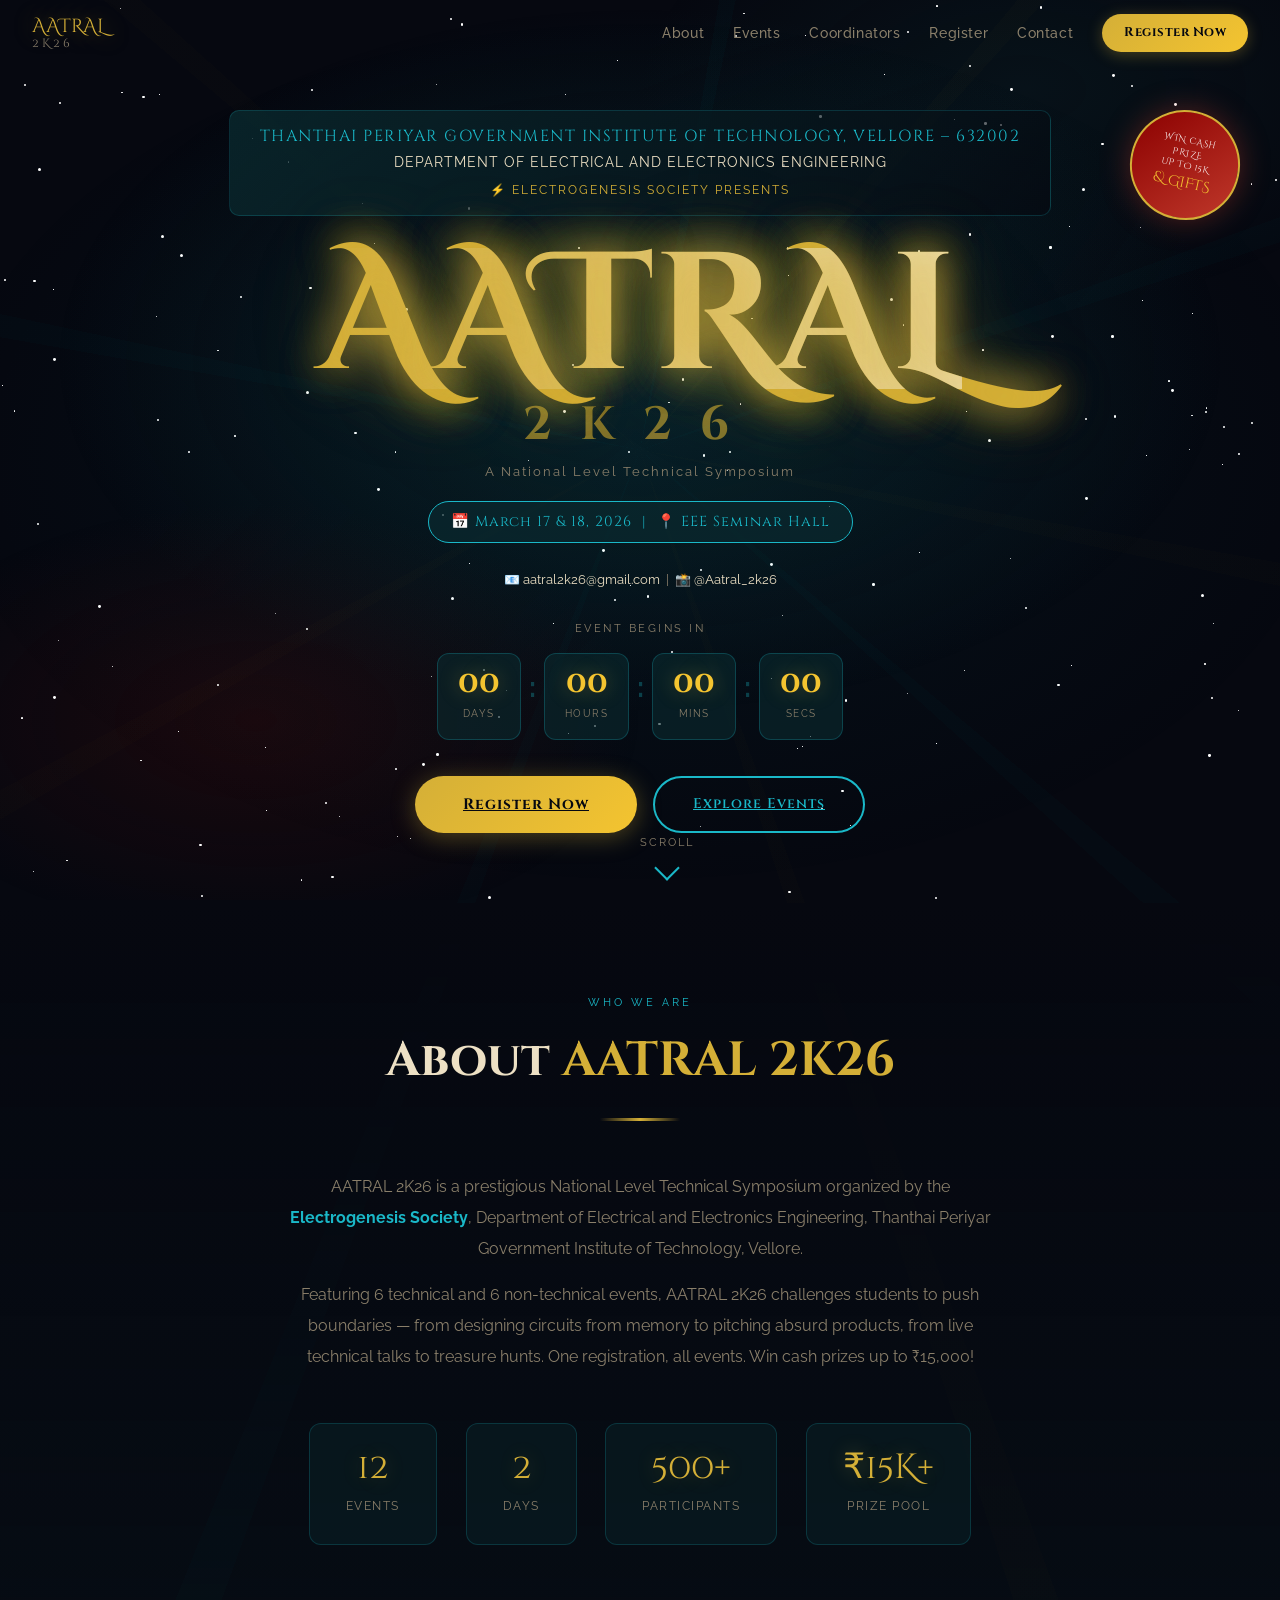
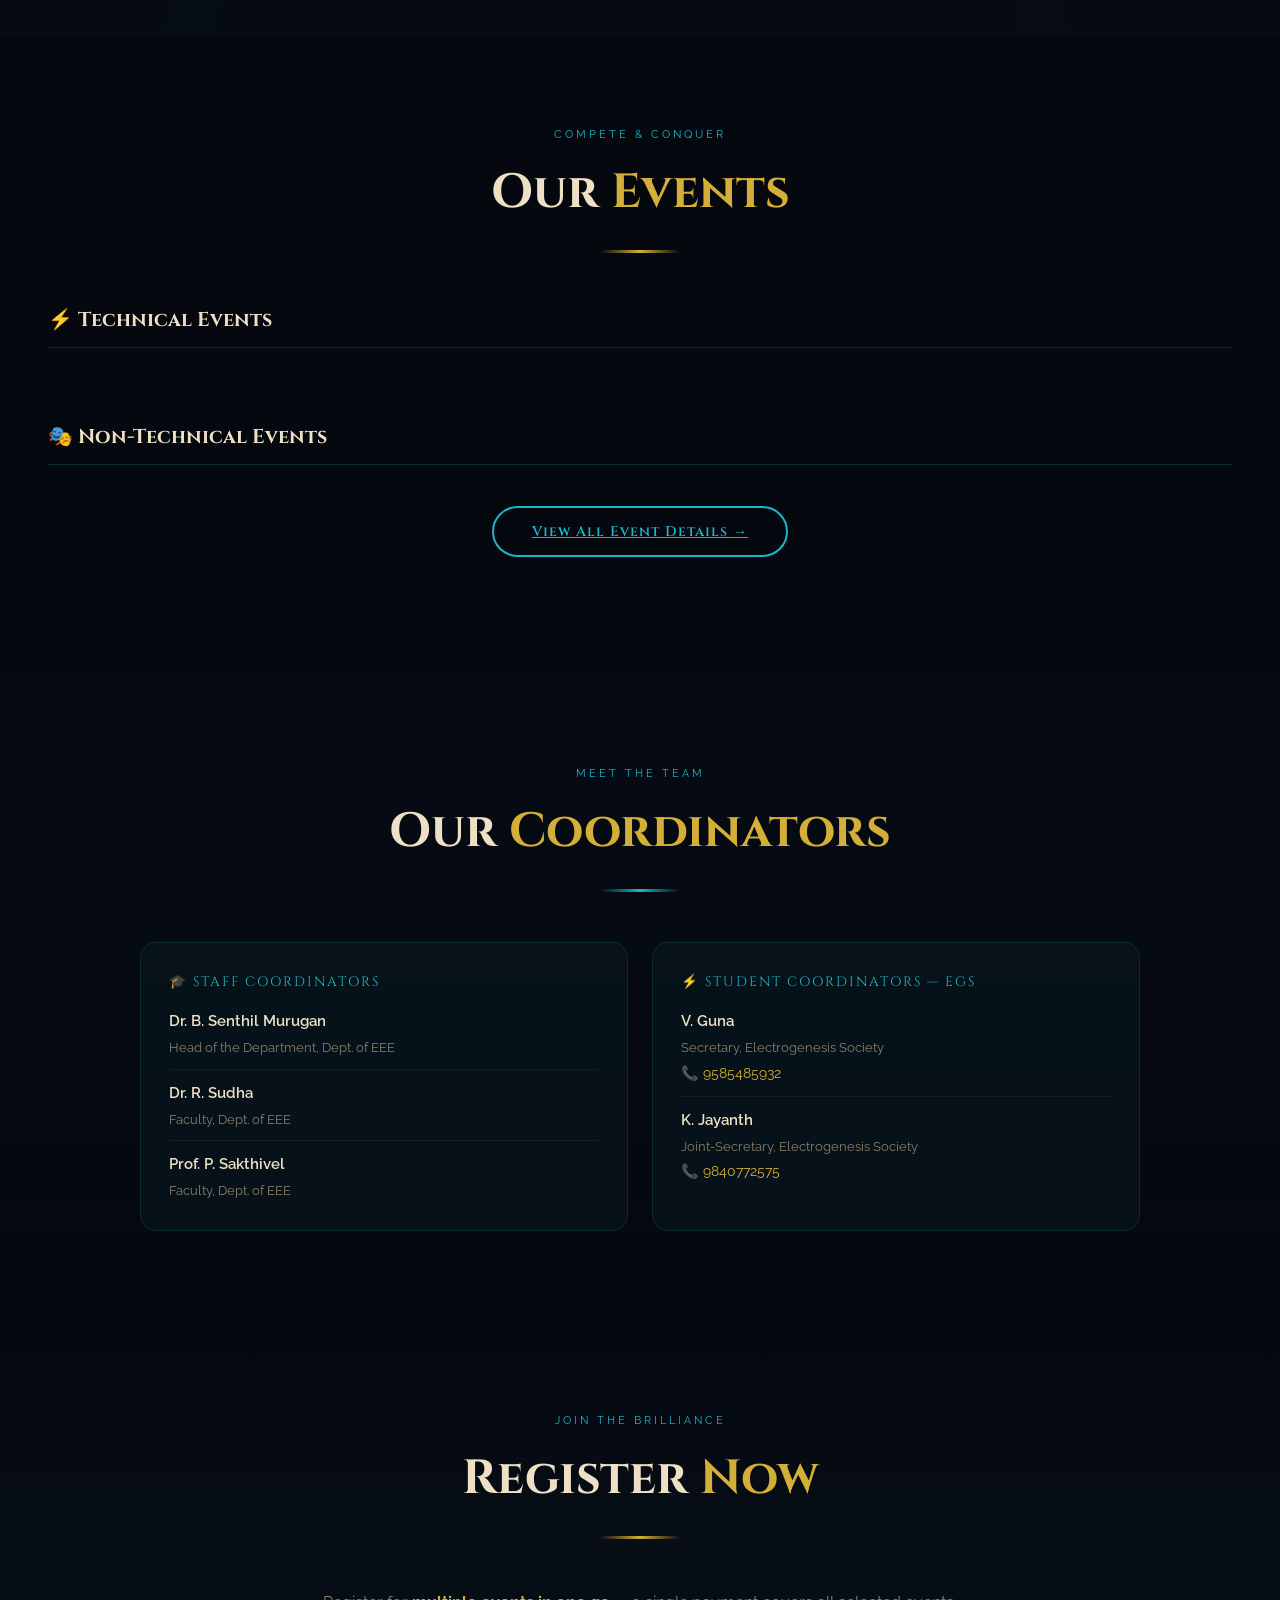
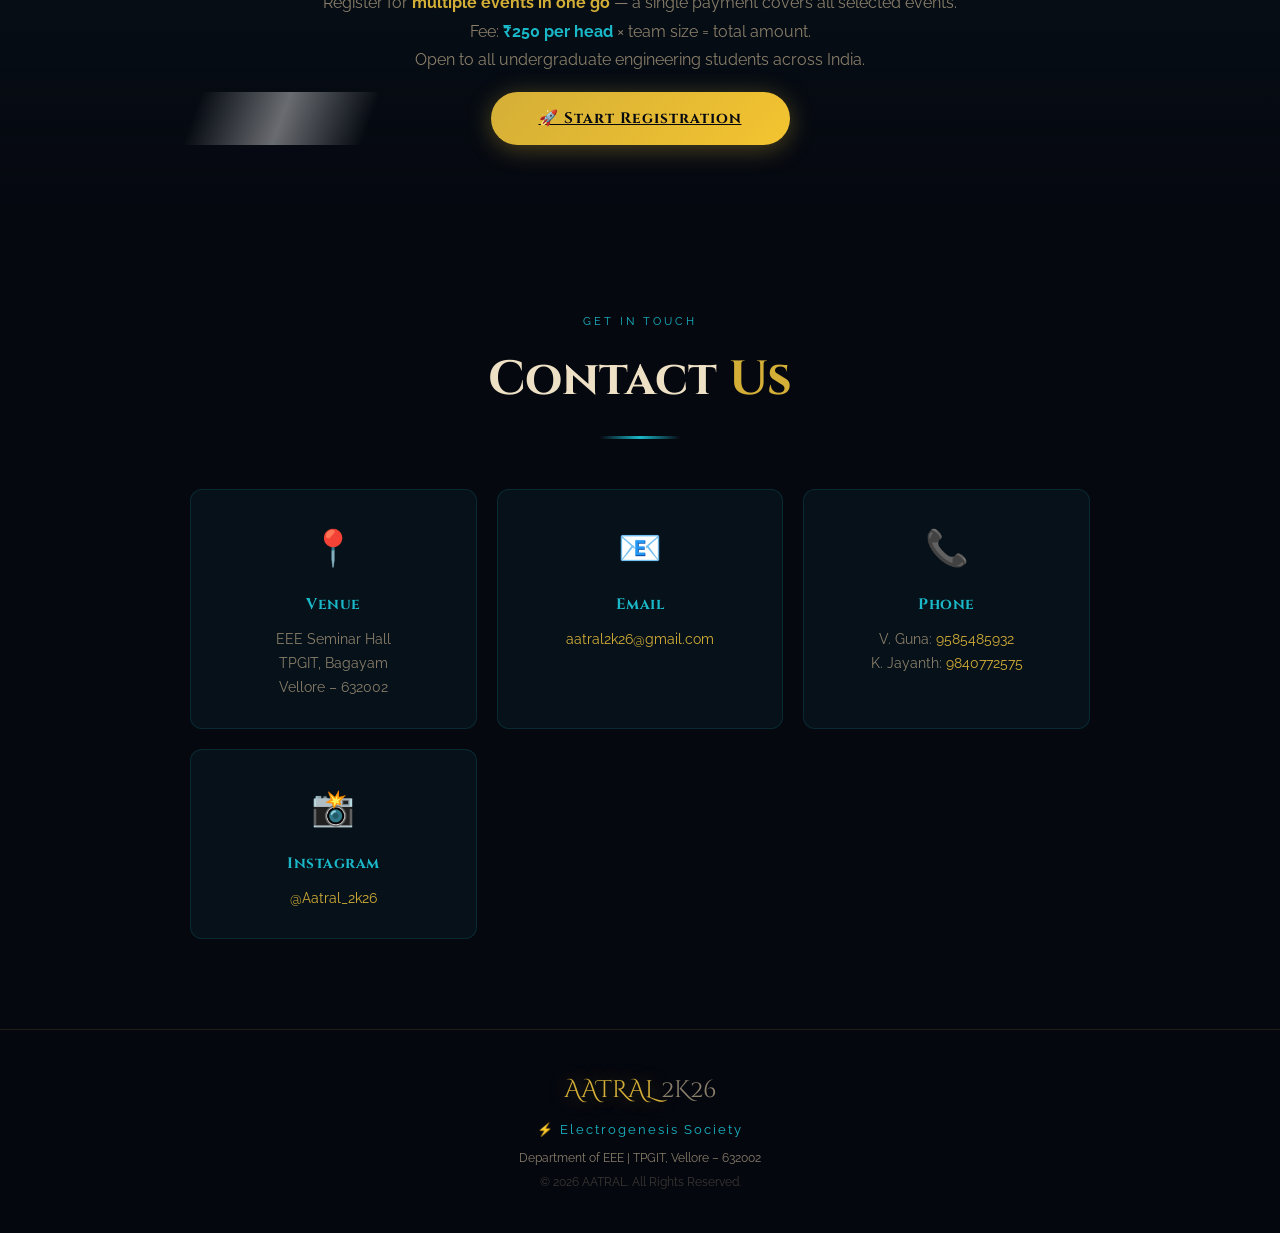
==== index.html @ cdcddc66 "Add files via upload" ====
<!DOCTYPE html>
<html lang="en">
<head>
<meta charset="UTF-8"/>
<meta name="viewport" content="width=device-width, initial-scale=1.0"/>
<title>AATRAL 2K26 | National Level Technical Symposium | TPGIT Vellore</title>
<meta name="description" content="AATRAL 2K26 — National Level Technical Symposium by Electrogenesis Society, TPGIT Vellore. March 17 & 18, 2026."/>
<link href="https://fonts.googleapis.com/css2?family=Cinzel+Decorative:wght@400;700;900&family=Cinzel:wght@400;600;700&family=Raleway:wght@300;400;500;600;700&display=swap" rel="stylesheet"/>
<link rel="stylesheet" href="css/style.css"/>
<style>
/* ─── HERO ─── */
.lightning{position:absolute;inset:0;pointer-events:none;z-index:1;overflow:hidden}
.lbolt{position:absolute;width:2px;background:linear-gradient(180deg,transparent,var(--tealhi),transparent);border-radius:2px;opacity:0;animation:lflash var(--ld,4s) var(--ldl,0s) ease-in-out infinite}
@keyframes lflash{0%,90%,100%{opacity:0}92%,96%{opacity:.7}94%{opacity:.2}}
.hero{position:relative;min-height:100vh;display:flex;align-items:center;justify-content:center;text-align:center;padding:110px 2rem 70px;z-index:2;overflow:hidden}
.hero::before{content:'';position:absolute;inset:0;background:radial-gradient(ellipse 80% 70% at 50% 50%,rgba(10,184,200,.06) 0,transparent 70%);pointer-events:none}
.hcnt{max-width:940px;position:relative;z-index:2}
.hbanner{background:linear-gradient(135deg,rgba(10,42,47,.8),rgba(6,8,16,.6));border:1px solid rgba(26,184,200,.2);border-radius:10px;padding:14px 30px;margin-bottom:2rem;display:inline-block;opacity:0;animation:fadeUp .8s .1s ease forwards}
.hbanner .inst{font-family:'Cinzel',serif;font-size:clamp(.75rem,1.5vw,1rem);color:var(--tealhi);letter-spacing:1.5px;text-transform:uppercase;display:block;line-height:1.4}
.hbanner .dept{font-size:clamp(.7rem,1.3vw,.88rem);color:var(--text);letter-spacing:1px;text-transform:uppercase;display:block;margin-top:4px}
.hbanner .soc{font-size:.75rem;color:var(--gold);letter-spacing:2px;text-transform:uppercase;display:block;margin-top:5px}
.htitle{font-family:'Cinzel Decorative',serif;font-size:clamp(4rem,13vw,11rem);line-height:.85;margin-bottom:1rem;display:flex;flex-direction:column;align-items:center;gap:.1em;opacity:0;animation:fadeUp .9s .3s ease forwards}
.tglow{color:var(--gold);position:relative;display:inline-block;text-shadow:0 0 40px rgba(212,175,55,.6),0 0 80px rgba(212,175,55,.3),0 0 160px rgba(212,175,55,.1);animation:goldpulse 3s ease-in-out infinite}
.tglow::after{content:'AATRAL';position:absolute;inset:0;background:linear-gradient(90deg,transparent,rgba(255,255,255,.6),transparent);background-size:200% 100%;-webkit-background-clip:text;background-clip:text;-webkit-text-fill-color:transparent;animation:shimmer 2.5s linear infinite}
@keyframes goldpulse{0%,100%{text-shadow:0 0 40px rgba(212,175,55,.6),0 0 80px rgba(212,175,55,.3)}50%{text-shadow:0 0 70px rgba(212,175,55,.9),0 0 140px rgba(212,175,55,.5)}}
@keyframes shimmer{0%{background-position:-200% 0}100%{background-position:200% 0}}
.tyear{font-family:'Cinzel',serif;font-size:.28em;color:rgba(212,175,55,.6);letter-spacing:.6em;text-transform:uppercase}
.htagline{font-family:'Cinzel',serif;font-size:clamp(.8rem,1.8vw,1.1rem);color:var(--text);letter-spacing:.2em;margin-bottom:.4rem;opacity:0;animation:fadeUp .8s .5s ease forwards}
.hpresents{font-size:.8rem;color:var(--muted);letter-spacing:2px;margin-bottom:.3rem;opacity:0;animation:fadeUp .8s .55s ease forwards}
.prizebadge{position:absolute;top:110px;right:40px;background:linear-gradient(135deg,#8B0000,#c0392b);border:2px solid var(--gold);border-radius:50%;width:110px;height:110px;display:flex;flex-direction:column;align-items:center;justify-content:center;text-align:center;transform:rotate(12deg);animation:badgewobble 3s ease-in-out infinite;box-shadow:0 0 30px rgba(192,57,43,.4)}
.prizebadge .pw{font-family:'Cinzel Decorative',serif;font-size:.55rem;color:#fff;letter-spacing:.5px;line-height:1.4}
.prizebadge .pa{font-family:'Cinzel Decorative',serif;font-size:.9rem;color:var(--goldhi);display:block}
@keyframes badgewobble{0%,100%{transform:rotate(12deg) scale(1)}50%{transform:rotate(14deg) scale(1.04)}}
.hdate{display:inline-flex;align-items:center;gap:.6rem;background:rgba(10,42,47,.7);border:1px solid var(--tealhi);padding:8px 22px;border-radius:25px;font-family:'Cinzel',serif;color:var(--tealhi);font-size:.9rem;margin:.8rem 0 1.6rem;opacity:0;animation:fadeUp .8s .7s ease forwards;letter-spacing:1px}
.hloc{font-size:.8rem;color:var(--muted);margin-bottom:1.8rem;opacity:0;animation:fadeUp .8s .75s ease forwards}
.hloc span{color:var(--text)}
@keyframes fadeUp{from{opacity:0;transform:translateY(30px)}to{opacity:1;transform:translateY(0)}}
.cdwrap{margin-bottom:2.2rem;opacity:0;animation:fadeUp .8s .85s ease forwards}
.cdlabel{font-size:.7rem;color:var(--muted);letter-spacing:2.5px;text-transform:uppercase;margin-bottom:.9rem}
.cd{display:flex;align-items:center;justify-content:center;gap:.5rem}
.cdb{background:rgba(10,42,47,.6);border:1px solid rgba(26,184,200,.25);border-radius:var(--r);padding:14px 20px;min-width:78px;text-align:center;position:relative;overflow:hidden}
.cdb::before{content:'';position:absolute;top:0;left:-100%;width:100%;height:2px;background:var(--tealhi);animation:scan 3s linear infinite}
@keyframes scan{0%{left:-100%}100%{left:100%}}
.cdb b{display:block;font-family:'Cinzel Decorative',serif;font-size:1.9rem;color:var(--goldhi);line-height:1;text-shadow:0 0 20px rgba(212,175,55,.4)}
.cdb small{font-size:.6rem;color:var(--muted);letter-spacing:1.5px;text-transform:uppercase}
.cdsep{font-size:1.8rem;color:rgba(26,184,200,.3);font-weight:bold;padding-bottom:18px}
.hbtns{display:flex;gap:1rem;justify-content:center;flex-wrap:wrap;opacity:0;animation:fadeUp .8s .95s ease forwards}
.scrollhint{position:absolute;bottom:26px;left:50%;transform:translateX(-50%);display:flex;flex-direction:column;align-items:center;gap:7px;color:var(--muted);font-size:.7rem;letter-spacing:2px;text-transform:uppercase;z-index:2;opacity:0;animation:fadeUp .8s 1.1s ease forwards}
.sarrow{width:18px;height:18px;border-right:2px solid var(--tealhi);border-bottom:2px solid var(--tealhi);transform:rotate(45deg);animation:sb 1.6s ease-in-out infinite}
@keyframes sb{0%,100%{transform:rotate(45deg) translateY(0);opacity:1}50%{transform:rotate(45deg) translateY(6px);opacity:.4}}

/* ─── ABOUT ─── */
.about{background:linear-gradient(180deg,var(--bg),rgba(10,42,47,.12))}
.atext{text-align:center;max-width:720px;margin:0 auto 50px;color:var(--muted);line-height:1.95}
.atext p{margin-bottom:.9rem}
.astats{display:flex;justify-content:center;gap:1.8rem;flex-wrap:wrap}
.sbox{background:rgba(10,42,47,.4);border:1px solid rgba(26,184,200,.2);border-radius:var(--r);padding:26px 36px;text-align:center;transition:all var(--ease);cursor:default;position:relative;overflow:hidden}
.sbox::before{content:'';position:absolute;inset:0;background:linear-gradient(135deg,rgba(212,175,55,.05),transparent);opacity:0;transition:opacity var(--ease)}
.sbox:hover{border-color:var(--gold);transform:translateY(-5px);box-shadow:0 15px 40px rgba(212,175,55,.1)}
.sbox:hover::before{opacity:1}
.snum{display:block;font-family:'Cinzel Decorative',serif;font-size:2.2rem;color:var(--gold);line-height:1;margin-bottom:.4rem;text-shadow:0 0 20px rgba(212,175,55,.3)}
.slbl{color:var(--muted);font-size:.78rem;letter-spacing:1.5px;text-transform:uppercase}

/* ─── EVENTS ─── */
.evtsec{background:var(--bg)}
.catrow{max-width:1220px;margin:0 auto 22px;padding:0 1rem}
.cattitle{font-family:'Cinzel',serif;font-size:1.25rem;color:var(--text);display:flex;align-items:center;gap:.8rem;padding-bottom:10px;border-bottom:1px solid var(--golddim);margin-bottom:4px}
.cattitle.teal-border{border-bottom-color:rgba(26,184,200,.2)}
.egrid{max-width:1220px;margin:0 auto 50px;padding:0 1rem;display:grid;grid-template-columns:repeat(auto-fill,minmax(270px,1fr));gap:20px}
.ecard{background:linear-gradient(145deg,rgba(10,42,47,.35),rgba(58,10,10,.2));border:1px solid rgba(212,175,55,.15);border-radius:16px;padding:24px;cursor:pointer;transition:all var(--ease);position:relative;overflow:hidden;opacity:0;animation:fadeUp .6s ease forwards}
.ecard::before{content:'';position:absolute;top:0;left:0;width:100%;height:3px;background:linear-gradient(90deg,var(--gold),var(--goldhi));transform:scaleX(0);transition:transform var(--ease);transform-origin:left}
.ecard.nontech::before{background:linear-gradient(90deg,var(--tealhi),rgba(26,184,200,.5))}
.ecard:hover{border-color:rgba(212,175,55,.5);transform:translateY(-7px);box-shadow:0 20px 55px rgba(212,175,55,.12)}
.ecard.nontech:hover{border-color:rgba(26,184,200,.4);box-shadow:0 20px 55px rgba(26,184,200,.1)}
.ecard:hover::before{transform:scaleX(1)}
.eicon{font-size:2.3rem;margin-bottom:.85rem;display:block}
.ename{font-family:'Cinzel',serif;font-size:1.1rem;color:var(--gold);margin-bottom:.4rem}
.ecard.nontech .ename{color:var(--tealhi)}
.etag{font-size:.82rem;color:var(--muted);margin-bottom:1rem;line-height:1.5}
.emeta{display:flex;justify-content:space-between;align-items:center}
.ebadge{background:var(--golddim);border:1px solid rgba(212,175,55,.25);color:var(--gold);padding:3px 10px;border-radius:12px;font-size:.72rem}
.ecard.nontech .ebadge{background:rgba(26,184,200,.1);border-color:rgba(26,184,200,.25);color:var(--tealhi)}
.evbtn{background:none;border:1px solid var(--golddim);color:var(--gold);padding:5px 14px;border-radius:20px;font-size:.76rem;cursor:pointer;transition:all var(--ease)}
.ecard.nontech .evbtn{border-color:rgba(26,184,200,.2);color:var(--tealhi)}
.ecard:hover .evbtn{background:var(--gold);color:var(--bg);border-color:var(--gold)}
.ecard.nontech:hover .evbtn{background:var(--tealhi);color:var(--bg);border-color:var(--tealhi)}
.view-all-wrap{text-align:center;margin-top:-20px;margin-bottom:40px}

/* ─── COORDINATORS ─── */
.coordsec{background:linear-gradient(180deg,rgba(10,42,47,.1),var(--bg))}
.coordgrid{max-width:1000px;margin:auto;display:grid;grid-template-columns:1fr 1fr;gap:24px}
.coordcard{background:rgba(10,42,47,.3);border:1px solid rgba(26,184,200,.15);border-radius:16px;padding:28px;transition:all var(--ease)}
.coordcard:hover{border-color:rgba(26,184,200,.4);transform:translateY(-3px)}
.coordtitle{font-family:'Cinzel',serif;font-size:.85rem;color:var(--tealhi);letter-spacing:2px;text-transform:uppercase;margin-bottom:14px}
.coordname{color:var(--text);font-weight:600;font-size:.92rem;margin-bottom:4px}
.coordrole{color:var(--muted);font-size:.8rem}
.coordphone{color:var(--gold);font-size:.88rem;margin-top:3px}
.coordlist{display:flex;flex-direction:column;gap:10px}

/* ─── REG CTA ─── */
.regsec{background:linear-gradient(180deg,var(--bg),rgba(10,42,47,.2) 50%,var(--bg))}
.regcta{text-align:center}
.regcta p{color:var(--muted);margin-bottom:1.8rem;font-size:1rem;line-height:1.8}

/* ─── CONTACT ─── */
.ctsec{background:var(--bg)}
.ctgrid{max-width:900px;margin:auto;display:grid;grid-template-columns:repeat(auto-fit,minmax(220px,1fr));gap:20px}
.ctcard{background:rgba(10,42,47,.3);border:1px solid rgba(26,184,200,.15);border-radius:var(--r);padding:28px;text-align:center;transition:all var(--ease)}
.ctcard:hover{border-color:rgba(26,184,200,.4);transform:translateY(-4px)}
.cticon{font-size:2.2rem;margin-bottom:.85rem}
.ctcard h4{font-family:'Cinzel',serif;color:var(--tealhi);margin-bottom:.6rem;font-size:.95rem;letter-spacing:.5px}
.ctcard p{color:var(--muted);font-size:.86rem;line-height:1.75}
.ctcard a{color:var(--gold);text-decoration:none}
.ctcard a:hover{text-decoration:underline}

/* ─── EVENT MODAL ─── */
.overlay{position:fixed;inset:0;background:rgba(0,0,0,.88);backdrop-filter:blur(14px);z-index:2000;display:flex;align-items:center;justify-content:center;padding:20px;opacity:0;pointer-events:none;transition:opacity .35s ease}
.overlay.open{opacity:1;pointer-events:all}
.mbox{background:linear-gradient(145deg,#0d0f18,#080a10);border:1px solid rgba(212,175,55,.25);border-radius:20px;padding:36px;position:relative;box-shadow:0 40px 100px rgba(0,0,0,.8),0 0 60px rgba(212,175,55,.06);max-height:90vh;overflow-y:auto;transform:scale(.9);transition:transform .35s ease;scrollbar-width:thin;scrollbar-color:var(--golddim) transparent}
.overlay.open .mbox{transform:scale(1)}
.mbox::-webkit-scrollbar{width:5px}
.mbox::-webkit-scrollbar-thumb{background:var(--golddim);border-radius:3px}
.evtmbox{max-width:640px;width:100%}
.mclose{position:absolute;top:16px;right:18px;background:rgba(255,255,255,.06);border:1px solid rgba(255,255,255,.1);color:var(--muted);width:34px;height:34px;border-radius:50%;cursor:pointer;font-size:.95rem;transition:all var(--ease);display:flex;align-items:center;justify-content:center}
.mclose:hover{background:rgba(255,255,255,.12);color:var(--text)}
.emicon{font-size:3rem;display:block;margin-bottom:.7rem;text-align:center}
.emtitle{font-family:'Cinzel Decorative',serif;font-size:1.55rem;color:var(--gold);text-align:center;margin-bottom:.3rem}
.emcat{text-align:center;color:var(--muted);font-size:.8rem;letter-spacing:1px;margin-bottom:1.3rem}
.emformat{background:rgba(10,42,47,.4);border:1px solid rgba(26,184,200,.15);border-radius:10px;padding:14px 16px;margin-bottom:1.3rem}
.emformat h5{font-family:'Cinzel',serif;color:var(--tealhi);font-size:.78rem;letter-spacing:1px;margin-bottom:8px;text-transform:uppercase}
.fmrow{display:flex;flex-wrap:wrap;gap:7px}
.fmchip{background:rgba(26,184,200,.08);border:1px solid rgba(26,184,200,.18);color:var(--text);padding:4px 10px;border-radius:8px;font-size:.76rem}
.emdesc{color:var(--muted);font-size:.88rem;line-height:1.8;margin-bottom:1.3rem}
.emrules{background:rgba(212,175,55,.04);border:1px solid var(--golddim);border-radius:10px;padding:16px 18px}
.emrules h4{font-family:'Cinzel',serif;color:var(--gold);font-size:.85rem;letter-spacing:1px;margin-bottom:10px}
.emrules ul{list-style:none;display:flex;flex-direction:column;gap:6px}
.emrules li{color:var(--muted);font-size:.87rem;padding-left:1.3em;position:relative;line-height:1.6}
.emrules li::before{content:'◆';color:var(--gold);position:absolute;left:0;font-size:.42em;top:8px}
.emjudge{margin-top:1.3rem}
.emjudge h4{font-family:'Cinzel',serif;color:var(--tealhi);margin-bottom:.8rem;font-size:.9rem;letter-spacing:1px}
.jrow{display:flex;justify-content:space-between;align-items:center;padding:6px 0;border-bottom:1px solid rgba(255,255,255,.04);font-size:.84rem}
.jrow:last-child{border-bottom:none;font-weight:700;color:var(--text)}
.jrow .jk{color:var(--muted)}
.jrow .jv{color:var(--goldhi)}
.emmetarow{display:flex;gap:.7rem;margin-top:1.3rem;flex-wrap:wrap}
.emchip{background:var(--golddim);border:1px solid rgba(212,175,55,.25);padding:5px 13px;border-radius:20px;font-size:.77rem;color:var(--gold)}
.mfooter{margin-top:1.6rem;text-align:center}

@media(max-width:768px){
  .prizebadge{width:82px;height:82px;top:80px;right:12px}
  .prizebadge .pw{font-size:.45rem}
  .prizebadge .pa{font-size:.72rem}
  .htitle{font-size:clamp(3.2rem,17vw,5rem)}
  .cd{gap:.22rem}
  .cdb{padding:10px 11px;min-width:58px}
  .cdb b{font-size:1.5rem}
  .hbtns{flex-direction:column;align-items:center}
  .astats{gap:1rem}
  .sbox{padding:18px 24px}
  .egrid{grid-template-columns:1fr}
  .coordgrid{grid-template-columns:1fr}
  .ctgrid{grid-template-columns:1fr}
  .hbanner{padding:10px 16px}
}
@media(max-width:380px){.cdb{padding:8px 8px;min-width:50px}.cdb b{font-size:1.2rem}}
</style>
</head>
<body>

<div id="starsBg"></div>
<div class="rayburst"></div>

<div class="lightning">
  <div class="lbolt" style="left:15%;height:40%;top:5%;--ld:5s;--ldl:.5s"></div>
  <div class="lbolt" style="left:35%;height:55%;top:0;--ld:7s;--ldl:2s"></div>
  <div class="lbolt" style="left:65%;height:45%;top:10%;--ld:6s;--ldl:1s"></div>
  <div class="lbolt" style="left:82%;height:35%;top:8%;--ld:8s;--ldl:3s"></div>
  <div class="lbolt" style="left:50%;height:60%;top:0;--ld:4.5s;--ldl:.8s"></div>
</div>

<nav id="nav">
  <div class="nav-in">
    <a href="index.html" class="nlogo"><span class="na">AATRAL</span><span class="ny">2K26</span></a>
    <ul class="nlinks" id="nlinks">
      <li><a href="#about">About</a></li>
      <li><a href="pages/events.html">Events</a></li>
      <li><a href="#coordinators">Coordinators</a></li>
      <li><a href="pages/register.html">Register</a></li>
      <li><a href="#contact">Contact</a></li>
    </ul>
    <a href="pages/register.html" class="nbtn">Register Now</a>
    <button class="hbg" id="hbg">&#9776;</button>
  </div>
</nav>

<!-- HERO -->
<section class="hero" id="home">
  <div class="prizebadge">
    <span class="pw">WIN CASH<br>PRIZE<br>UP TO 15K</span>
    <span class="pa">&amp; GIFTS</span>
  </div>
  <div class="hcnt">
    <div class="hbanner">
      <span class="inst">Thanthai Periyar Government Institute of Technology, Vellore – 632002</span>
      <span class="dept">Department of Electrical and Electronics Engineering</span>
      <span class="soc">⚡ Electrogenesis Society Presents</span>
    </div>
    <h1 class="htitle">
      <span class="tglow">AATRAL</span>
      <span class="tyear">2K26</span>
    </h1>
    <p class="hpresents">A National Level Technical Symposium</p>
    <div class="hdate">📅 March 17 &amp; 18, 2026 &nbsp;|&nbsp; 📍 EEE Seminar Hall</div>
    <p class="hloc">📧 <span>aatral2k26@gmail.com</span> &nbsp;|&nbsp; 📸 <span>@Aatral_2k26</span></p>
    <div class="cdwrap">
      <div class="cdlabel">Event Begins In</div>
      <div class="cd" id="cd">
        <div class="cdb"><b id="cdd">00</b><small>Days</small></div>
        <div class="cdsep">:</div>
        <div class="cdb"><b id="cdh">00</b><small>Hours</small></div>
        <div class="cdsep">:</div>
        <div class="cdb"><b id="cdm">00</b><small>Mins</small></div>
        <div class="cdsep">:</div>
        <div class="cdb"><b id="cds">00</b><small>Secs</small></div>
      </div>
    </div>
    <div class="hbtns">
      <a href="pages/register.html" class="btnp lg"><span>Register Now</span><i class="shine"></i></a>
      <a href="pages/events.html" class="btns">Explore Events</a>
    </div>
  </div>
  <div class="scrollhint"><span>Scroll</span><div class="sarrow"></div></div>
</section>

<!-- ABOUT -->
<section class="about" id="about">
  <div class="shdr rv"><p class="stag">Who We Are</p><h2 class="stitle">About <span class="gold">AATRAL 2K26</span></h2><div class="gline"></div></div>
  <div class="atext rv">
    <p>AATRAL 2K26 is a prestigious National Level Technical Symposium organized by the <strong style="color:var(--tealhi)">Electrogenesis Society</strong>, Department of Electrical and Electronics Engineering, Thanthai Periyar Government Institute of Technology, Vellore.</p>
    <p>Featuring 6 technical and 6 non-technical events, AATRAL 2K26 challenges students to push boundaries — from designing circuits from memory to pitching absurd products, from live technical talks to treasure hunts. One registration, all events. Win cash prizes up to ₹15,000!</p>
  </div>
  <div class="astats">
    <div class="sbox rv"><span class="snum">12</span><span class="slbl">Events</span></div>
    <div class="sbox rv"><span class="snum">2</span><span class="slbl">Days</span></div>
    <div class="sbox rv"><span class="snum">500+</span><span class="slbl">Participants</span></div>
    <div class="sbox rv"><span class="snum">₹15K+</span><span class="slbl">Prize Pool</span></div>
  </div>
</section>

<!-- EVENTS PREVIEW -->
<section class="evtsec" id="events">
  <div class="shdr rv"><p class="stag">Compete &amp; Conquer</p><h2 class="stitle">Our <span class="gold">Events</span></h2><div class="gline"></div></div>
  <div class="catrow rv"><h3 class="cattitle">⚡ Technical Events</h3></div>
  <div class="egrid" id="techGrid"></div>
  <div class="catrow rv"><h3 class="cattitle teal-border">🎭 Non-Technical Events</h3></div>
  <div class="egrid" id="ntGrid"></div>
  <div class="view-all-wrap rv">
    <a href="pages/events.html" class="btns">View All Event Details →</a>
  </div>
</section>

<!-- COORDINATORS -->
<section class="coordsec" id="coordinators">
  <div class="shdr rv"><p class="stag">Meet the Team</p><h2 class="stitle">Our <span class="gold">Coordinators</span></h2><div class="gline teal"></div></div>
  <div class="coordgrid rv">
    <div class="coordcard">
      <div class="coordtitle">🎓 Staff Coordinators</div>
      <div class="coordlist">
        <div><div class="coordname">Dr. B. Senthil Murugan</div><div class="coordrole">Head of the Department, Dept. of EEE</div></div>
        <div style="border-top:1px solid rgba(255,255,255,.05);padding-top:10px"><div class="coordname">Dr. R. Sudha</div><div class="coordrole">Faculty, Dept. of EEE</div></div>
        <div style="border-top:1px solid rgba(255,255,255,.05);padding-top:10px"><div class="coordname">Prof. P. Sakthivel</div><div class="coordrole">Faculty, Dept. of EEE</div></div>
      </div>
    </div>
    <div class="coordcard">
      <div class="coordtitle">⚡ Student Coordinators — EGS</div>
      <div class="coordlist">
        <div>
          <div class="coordname">V. Guna</div>
          <div class="coordrole">Secretary, Electrogenesis Society</div>
          <div class="coordphone">📞 9585485932</div>
        </div>
        <div style="border-top:1px solid rgba(255,255,255,.05);padding-top:10px">
          <div class="coordname">K. Jayanth</div>
          <div class="coordrole">Joint-Secretary, Electrogenesis Society</div>
          <div class="coordphone">📞 9840772575</div>
        </div>
      </div>
    </div>
  </div>
</section>

<!-- REG CTA -->
<section class="regsec" id="register">
  <div class="shdr rv"><p class="stag">Join the Brilliance</p><h2 class="stitle">Register <span class="gold">Now</span></h2><div class="gline"></div></div>
  <div class="regcta rv">
    <p>Register for <strong class="gold">multiple events in one go</strong> — a single payment covers all selected events.<br>
    Fee: <strong style="color:var(--tealhi)">₹250 per head</strong> × team size = total amount.<br>
    Open to all undergraduate engineering students across India.</p>
    <a href="pages/register.html" class="btnp lg"><span>🚀 Start Registration</span><i class="shine"></i></a>
  </div>
</section>

<!-- CONTACT -->
<section class="ctsec" id="contact">
  <div class="shdr rv"><p class="stag">Get In Touch</p><h2 class="stitle">Contact <span class="gold">Us</span></h2><div class="gline teal"></div></div>
  <div class="ctgrid rv">
    <div class="ctcard"><div class="cticon">📍</div><h4>Venue</h4><p>EEE Seminar Hall<br>TPGIT, Bagayam<br>Vellore – 632002</p></div>
    <div class="ctcard"><div class="cticon">📧</div><h4>Email</h4><p><a href="mailto:aatral2k26@gmail.com">aatral2k26@gmail.com</a></p></div>
    <div class="ctcard"><div class="cticon">📞</div><h4>Phone</h4><p>V. Guna: <a href="tel:9585485932">9585485932</a><br>K. Jayanth: <a href="tel:9840772575">9840772575</a></p></div>
    <div class="ctcard"><div class="cticon">📸</div><h4>Instagram</h4><p><a href="https://instagram.com/Aatral_2k26" target="_blank">@Aatral_2k26</a></p></div>
  </div>
</section>

<footer>
  <div class="flogo"><span class="fa">AATRAL</span> <span style="color:var(--muted)">2K26</span></div>
  <div class="fsocial">⚡ Electrogenesis Society</div>
  <p class="fsub">Department of EEE | TPGIT, Vellore – 632002</p>
  <p class="fcopy">© 2026 AATRAL. All Rights Reserved.</p>
</footer>

<!-- EVENT DETAIL MODAL -->
<div class="overlay" id="evtOverlay" onclick="closeEvtModal(event)">
  <div class="mbox evtmbox" onclick="event.stopPropagation()">
    <button class="mclose" onclick="closeEvtModal()">✕</button>
    <div id="evtContent"></div>
    <div class="mfooter">
      <a href="pages/register.html" class="btnp"><span>Register for This Event</span><i class="shine"></i></a>
    </div>
  </div>
</div>

<script src="js/data.js"></script>
<script src="js/utils.js"></script>
<script>
document.addEventListener('DOMContentLoaded', () => {
  initCountdown();
  renderCards();
});

function renderCards() {
  renderGrid('techGrid', EVTS.tech, 'tech');
  renderGrid('ntGrid', EVTS.nontech, 'nontech');
}
function renderGrid(id, list, type) {
  const g = document.getElementById(id); g.innerHTML = '';
  list.forEach((ev, i) => {
    const d = document.createElement('div');
    d.className = `ecard rv${type === 'nontech' ? ' nontech' : ''}`;
    d.style.animationDelay = i * .1 + 's';
    d.innerHTML = `<span class="eicon">${ev.icon}</span><div class="ename">${ev.name}</div><div class="etag">${ev.tag}</div>
      <div class="emeta"><span class="ebadge">${ev.size}</span>
      <button class="evbtn" onclick="event.stopPropagation();openEvt('${ev.id}')">Details →</button></div>`;
    d.addEventListener('click', () => openEvt(ev.id));
    g.appendChild(d);
    const ro = new IntersectionObserver((en) => en.forEach(e => { if (e.isIntersecting) { e.target.classList.add('vis'); ro.unobserve(e.target); } }), { threshold: .08 });
    ro.observe(d);
  });
}
function openEvt(id) {
  const all = [...EVTS.tech, ...EVTS.nontech], ev = all.find(e => e.id === id);
  if (!ev) return;
  const isTech = EVTS.tech.some(e => e.id === id);
  let formatHTML = '';
  if (ev.format) {
    const chips = Object.values(ev.format).map(v => `<span class="fmchip">${v}</span>`).join('');
    formatHTML = `<div class="emformat"><h5>📋 Format</h5><div class="fmrow">${chips}</div></div>`;
  }
  let judgeHTML = '';
  if (ev.judging) {
    const rows = ev.judging.map(([k, v]) => `<div class="jrow"><span class="jk">${k}</span><span class="jv">${v}</span></div>`).join('');
    judgeHTML = `<div class="emjudge"><h4>🏆 Judging Criteria</h4>${rows}</div>`;
  }
  document.getElementById('evtContent').innerHTML = `
    <span class="emicon">${ev.icon}</span>
    <h2 class="emtitle">${ev.name}</h2>
    <p class="emcat">${isTech ? '⚡ Technical Event' : '🎭 Non-Technical Event'}</p>
    ${formatHTML}
    <p class="emdesc">${ev.desc}</p>
    <div class="emrules"><h4>📜 Rules & Guidelines</h4><ul>${ev.rules.map(r => `<li>${r}</li>`).join('')}</ul></div>
    ${judgeHTML}
    <div class="emmetarow"><span class="emchip">👥 ${ev.size}</span><span class="emchip">🏆 ${ev.prize}</span><span class="emchip">💳 ₹250/head</span></div>`;
  document.getElementById('evtOverlay').classList.add('open');
  document.body.style.overflow = 'hidden';
}
function closeEvtModal(e) {
  if (e && e.target !== e.currentTarget) return;
  document.getElementById('evtOverlay').classList.remove('open');
  document.body.style.overflow = '';
}
</script>
</body>
</html>
---- css/style.css ----
/* ================================================================
   AATRAL 2K26 — SHARED STYLES
================================================================ */
:root{
  --bg:#060810;
  --teal:#0a2a2f;
  --teal2:#0d3540;
  --crimson:#3a0a0a;
  --gold:#D4AF37;
  --goldhi:#F4C430;
  --golddim:rgba(212,175,55,.13);
  --goldbright:rgba(212,175,55,.35);
  --text:#EDE0C4;
  --muted:#8A7F6A;
  --dark2:#0e0e14;
  --dark3:#12121a;
  --red:#c0392b;
  --tealhi:#1aB8c8;
  --r:12px;
  --ease:.35s cubic-bezier(.4,0,.2,1);
}
*,*::before,*::after{box-sizing:border-box;margin:0;padding:0}
html{scroll-behavior:smooth}
body{font-family:'Raleway',sans-serif;background:var(--bg);color:var(--text);overflow-x:hidden;line-height:1.7}

/* ─── STAR BG ─── */
#starsBg{position:fixed;inset:0;z-index:0;pointer-events:none;
  background:
    radial-gradient(ellipse 70% 60% at 50% 40%, rgba(10,42,47,.55) 0, transparent 65%),
    radial-gradient(ellipse 50% 40% at 20% 80%, rgba(58,10,10,.4) 0, transparent 60%),
    radial-gradient(ellipse 50% 40% at 80% 10%, rgba(10,42,47,.3) 0, transparent 60%)}
.sp{position:absolute;border-radius:50%;background:#fff;animation:twinkle var(--d,3s) ease-in-out var(--dl,0s) infinite alternate}
@keyframes twinkle{from{opacity:var(--mn,.08);transform:scale(1)}to{opacity:var(--mx,.75);transform:scale(1.5)}}

.rayburst{position:fixed;top:50%;left:50%;transform:translate(-50%,-50%);width:200vmax;height:200vmax;z-index:0;pointer-events:none;opacity:.04;
  background:conic-gradient(from 0deg,transparent 0deg 10deg,rgba(0,200,200,.6) 10deg 12deg,transparent 12deg 40deg,rgba(212,175,55,.5) 40deg 42deg,transparent 42deg 70deg,rgba(0,200,200,.5) 70deg 72deg,transparent 72deg 100deg,rgba(212,175,55,.4) 100deg 102deg,transparent 102deg 130deg,rgba(0,200,200,.5) 130deg 132deg,transparent 132deg 160deg,rgba(212,175,55,.4) 160deg 162deg,transparent 162deg 200deg,rgba(0,200,200,.5) 200deg 202deg,transparent 202deg 240deg,rgba(212,175,55,.4) 240deg 242deg,transparent 242deg 280deg,rgba(0,200,200,.5) 280deg 282deg,transparent 282deg 310deg,rgba(212,175,55,.4) 310deg 312deg,transparent 312deg 360deg);
  animation:rotray 60s linear infinite}
@keyframes rotray{to{transform:translate(-50%,-50%) rotate(360deg)}}

/* ─── NAV ─── */
nav{position:fixed;top:0;left:0;right:0;z-index:1000;padding:0 2rem;transition:background var(--ease)}
nav.scrolled{background:rgba(6,8,16,.94);backdrop-filter:blur(24px);border-bottom:1px solid var(--golddim);box-shadow:0 4px 30px rgba(0,0,0,.5)}
.nav-in{max-width:1240px;margin:auto;display:flex;align-items:center;gap:1.8rem;height:66px}
.nlogo{font-family:'Cinzel Decorative',serif;font-size:1.2rem;margin-right:auto;cursor:pointer;line-height:1;text-decoration:none}
.nlogo .na{color:var(--gold);text-shadow:0 0 20px rgba(212,175,55,.5)}
.nlogo .ny{color:var(--muted);font-size:.75rem;display:block;letter-spacing:3px}
.nlinks{display:flex;list-style:none;gap:1.8rem}
.nlinks a{color:var(--muted);text-decoration:none;font-size:.86rem;letter-spacing:.6px;font-weight:500;transition:color var(--ease)}
.nlinks a:hover,.nlinks a.active{color:var(--gold)}
.nbtn{background:linear-gradient(135deg,var(--gold),var(--goldhi));color:var(--bg);border:none;padding:8px 22px;border-radius:25px;font-family:'Cinzel',serif;font-weight:700;font-size:.8rem;cursor:pointer;transition:all var(--ease);letter-spacing:.5px;box-shadow:0 3px 15px rgba(212,175,55,.3);text-decoration:none;display:inline-block}
.nbtn:hover{transform:translateY(-1px);box-shadow:0 6px 25px rgba(212,175,55,.5)}
.hbg{display:none;background:none;border:none;color:var(--gold);font-size:1.5rem;cursor:pointer}

/* ─── BUTTONS ─── */
.btnp{position:relative;overflow:hidden;background:linear-gradient(135deg,var(--gold),var(--goldhi));color:var(--bg);border:none;padding:14px 38px;border-radius:50px;font-family:'Cinzel',serif;font-weight:700;font-size:.88rem;letter-spacing:1px;cursor:pointer;transition:all var(--ease);box-shadow:0 4px 25px rgba(212,175,55,.35)}
.btnp:hover{transform:translateY(-2px);box-shadow:0 8px 40px rgba(212,175,55,.55)}
.btnp .shine{position:absolute;top:0;left:-100%;width:60%;height:100%;background:linear-gradient(90deg,transparent,rgba(255,255,255,.4),transparent);transform:skewX(-20deg);transition:left .6s ease}
.btnp:hover .shine{left:150%}
.btnp.lg{padding:16px 48px;font-size:.95rem}
.btns{background:transparent;color:var(--tealhi);border:2px solid var(--tealhi);padding:14px 38px;border-radius:50px;font-family:'Cinzel',serif;font-weight:600;font-size:.88rem;letter-spacing:1px;cursor:pointer;transition:all var(--ease)}
.btns:hover{background:rgba(26,184,200,.1);transform:translateY(-2px)}

/* ─── SECTIONS ─── */
section{position:relative;z-index:2;padding:90px 2rem}
.shdr{text-align:center;margin-bottom:50px}
.stag{font-size:.7rem;color:var(--tealhi);letter-spacing:3px;text-transform:uppercase;margin-bottom:.5rem}
.stitle{font-family:'Cinzel',serif;font-size:clamp(1.8rem,4.5vw,3rem);color:var(--text);margin-bottom:1rem}
.gold{color:var(--gold)}
.gline{width:80px;height:3px;background:linear-gradient(90deg,transparent,var(--gold),transparent);margin:0 auto}
.gline.teal{background:linear-gradient(90deg,transparent,var(--tealhi),transparent)}

/* ─── REVEAL ─── */
.rv{opacity:0;transform:translateY(35px);transition:opacity .7s ease,transform .7s ease}
.rv.vis{opacity:1;transform:translateY(0)}

/* ─── FOOTER ─── */
footer{position:relative;z-index:2;background:rgba(6,8,16,.98);border-top:1px solid var(--golddim);padding:40px 2rem;text-align:center}
.flogo{font-family:'Cinzel Decorative',serif;font-size:1.5rem;margin-bottom:.5rem}
.flogo .fa{color:var(--gold);text-shadow:0 0 20px rgba(212,175,55,.4)}
.fsocial{color:var(--tealhi);font-size:.8rem;letter-spacing:2px;margin-bottom:.4rem}
.fsub{color:var(--muted);font-size:.78rem;margin-bottom:.3rem}
.fcopy{color:rgba(138,127,106,.4);font-size:.72rem}

/* ─── TOAST ─── */
.toast{position:fixed;bottom:26px;right:26px;background:linear-gradient(135deg,#0e1020,#141420);border:1px solid var(--golddim);border-radius:10px;padding:12px 20px;color:var(--text);font-size:.86rem;z-index:9999;animation:toastIn .3s ease;box-shadow:0 10px 40px rgba(0,0,0,.6);max-width:300px}
.toast.err{border-color:#e74c3c}
.toast.ok{border-color:var(--gold)}
@keyframes toastIn{from{transform:translateY(16px);opacity:0}to{transform:translateY(0);opacity:1}}
.spin{display:inline-block;width:16px;height:16px;border:2px solid rgba(255,255,255,.25);border-top-color:var(--bg);border-radius:50%;animation:sp .7s linear infinite;vertical-align:middle;margin-right:5px}
@keyframes sp{to{transform:rotate(360deg)}}

/* ─── PAGE HEADER (for inner pages) ─── */
.page-hero{padding:130px 2rem 60px;text-align:center;position:relative;z-index:2}
.page-hero h1{font-family:'Cinzel Decorative',serif;font-size:clamp(2rem,6vw,4rem);color:var(--gold);text-shadow:0 0 40px rgba(212,175,55,.4);margin-bottom:.5rem}
.page-hero p{color:var(--muted);font-size:1rem;letter-spacing:1px}
.page-hero .back-link{display:inline-flex;align-items:center;gap:.4rem;color:var(--tealhi);text-decoration:none;font-size:.82rem;letter-spacing:1px;margin-bottom:1.5rem;transition:color var(--ease)}
.page-hero .back-link:hover{color:var(--gold)}

/* ─── MOBILE ─── */
@media(max-width:768px){
  .nlinks,.nbtn{display:none}
  .hbg{display:block}
  .nlinks.mopen{display:flex;flex-direction:column;position:fixed;top:66px;left:0;right:0;background:rgba(6,8,16,.97);padding:2rem;gap:1.5rem;border-bottom:1px solid var(--golddim);z-index:999}
}
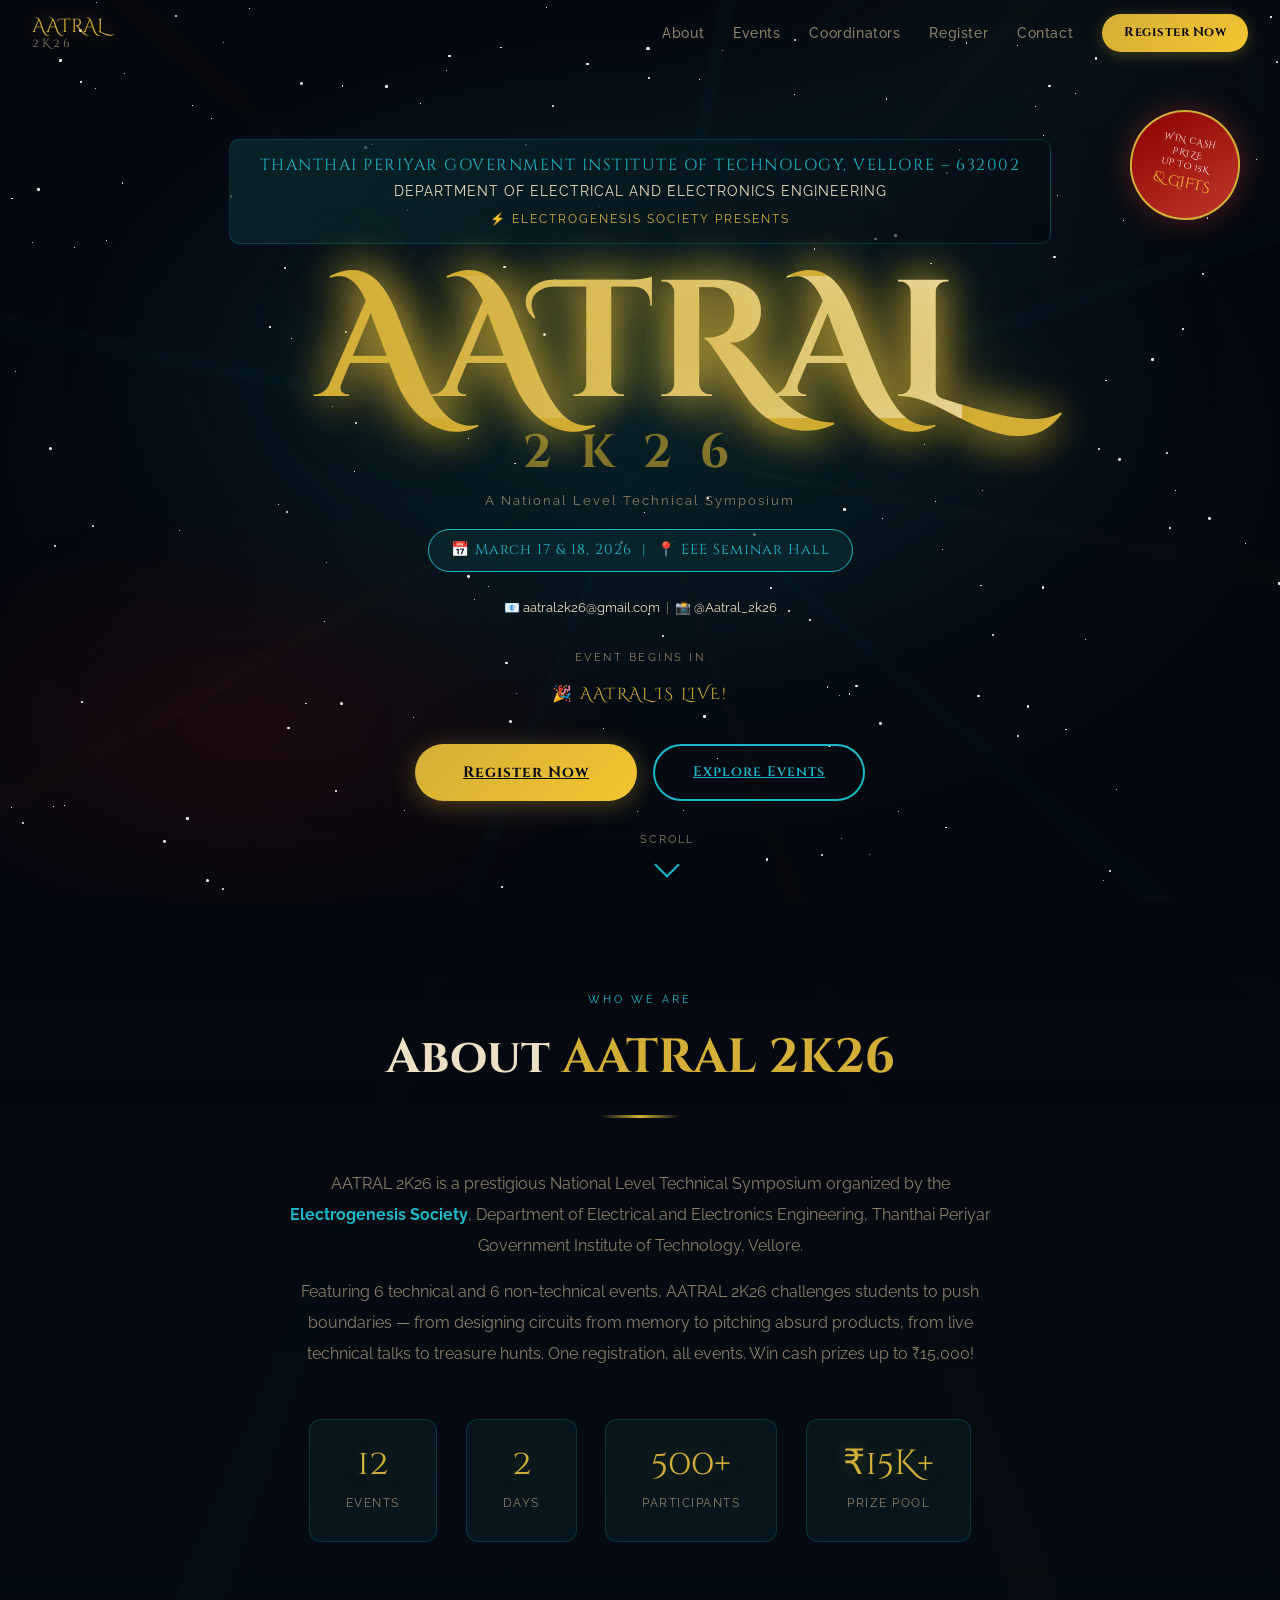
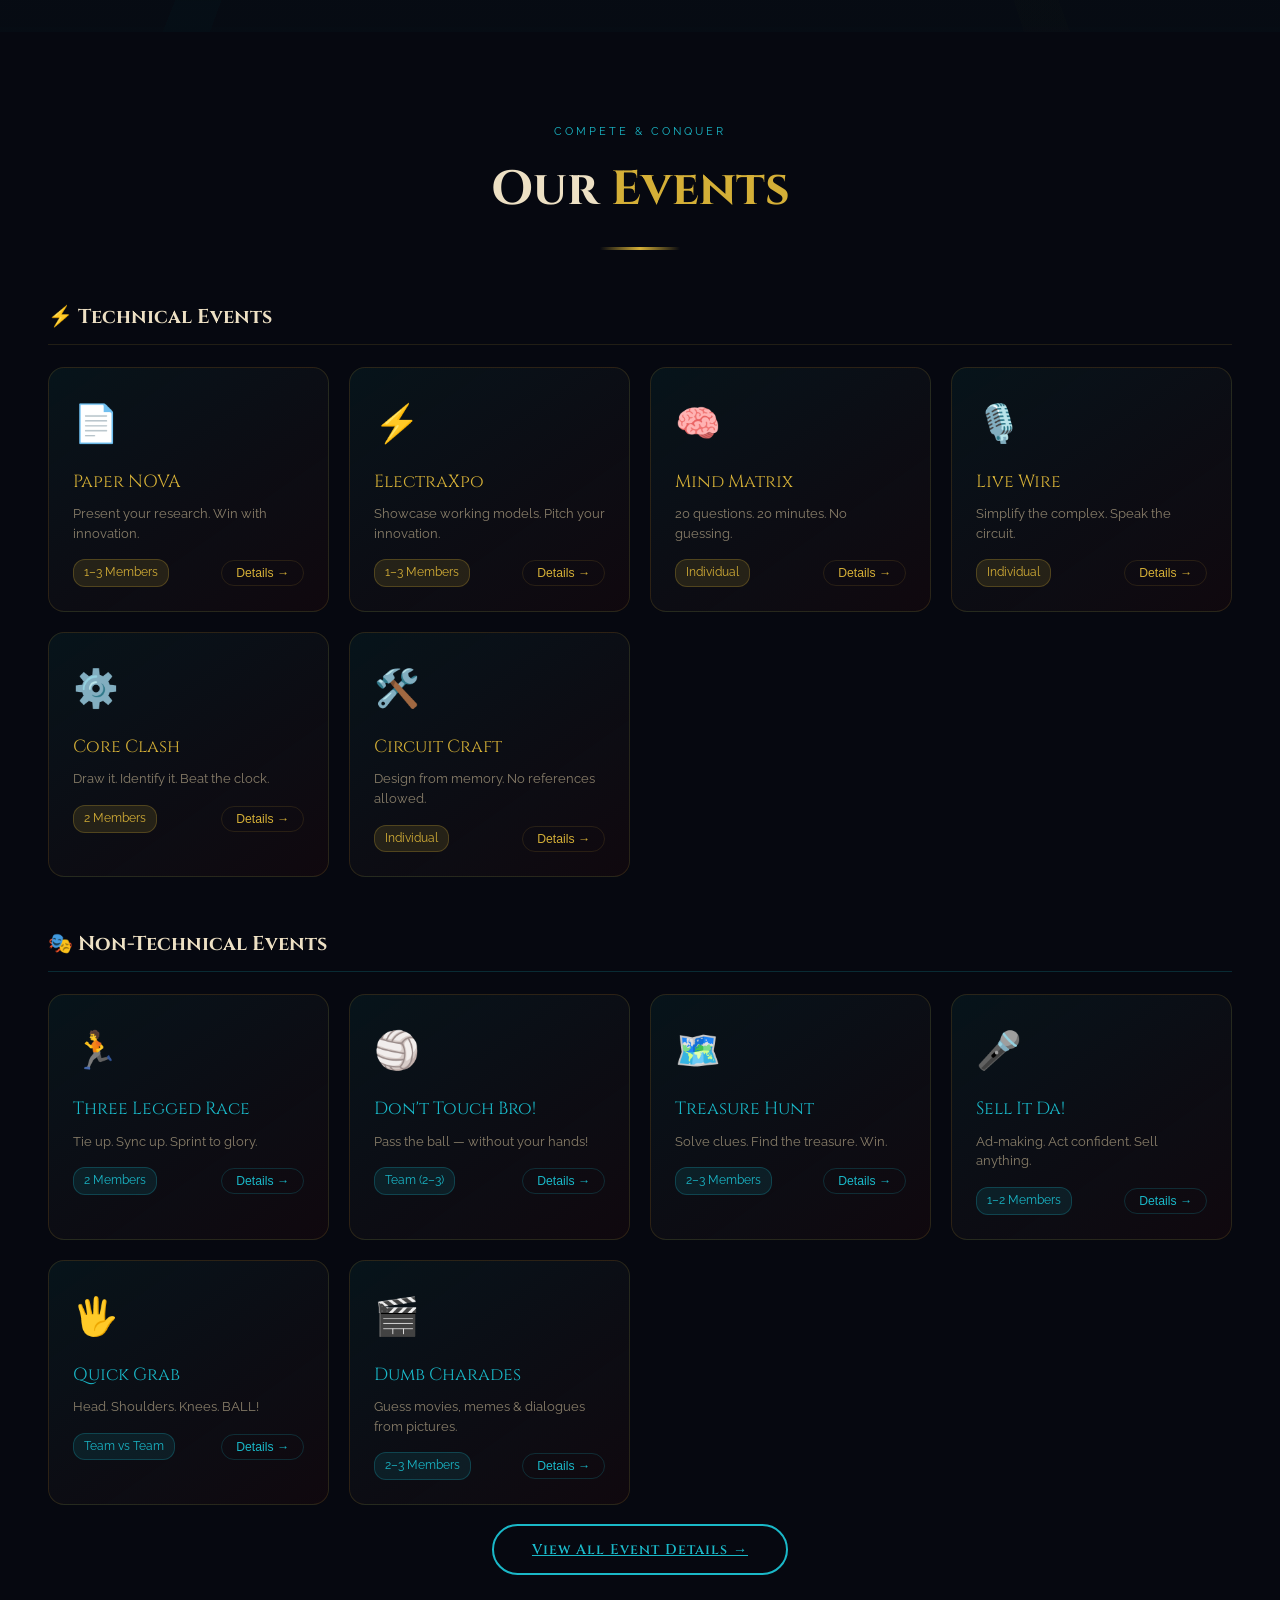
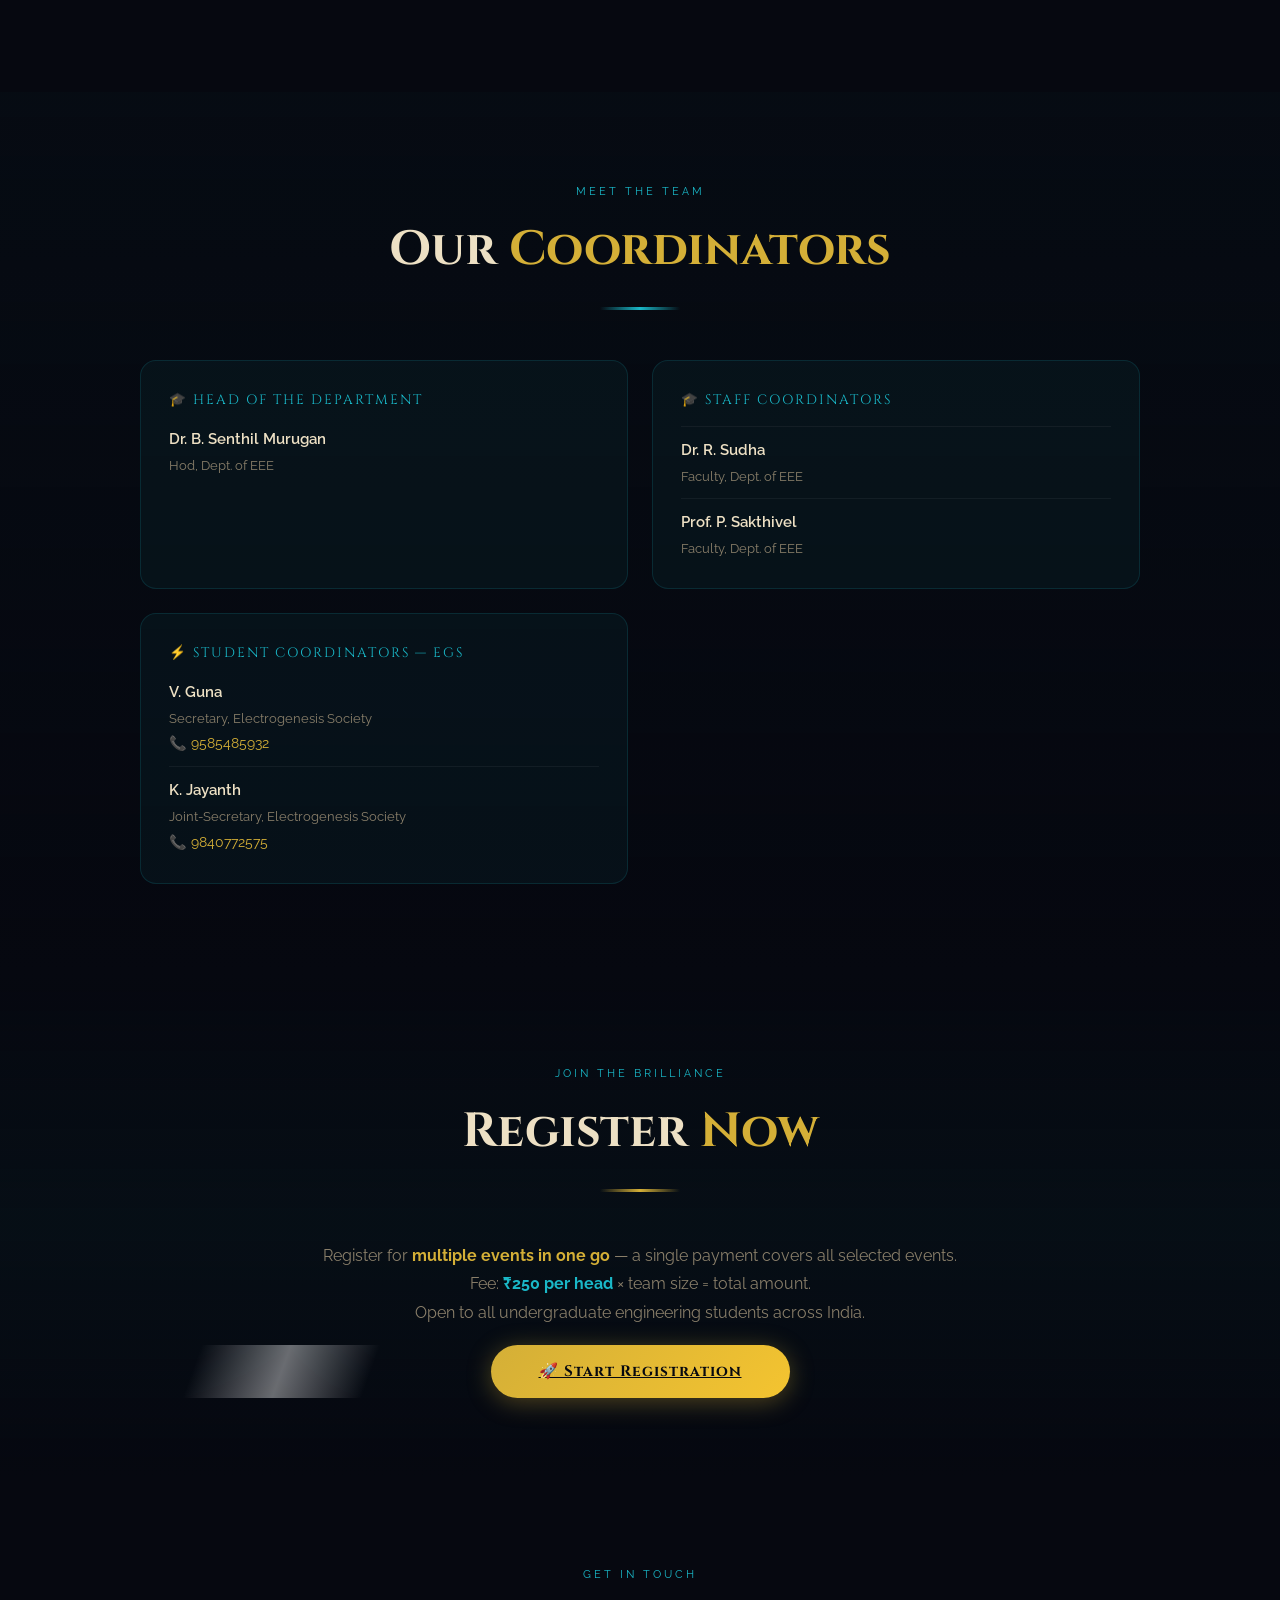
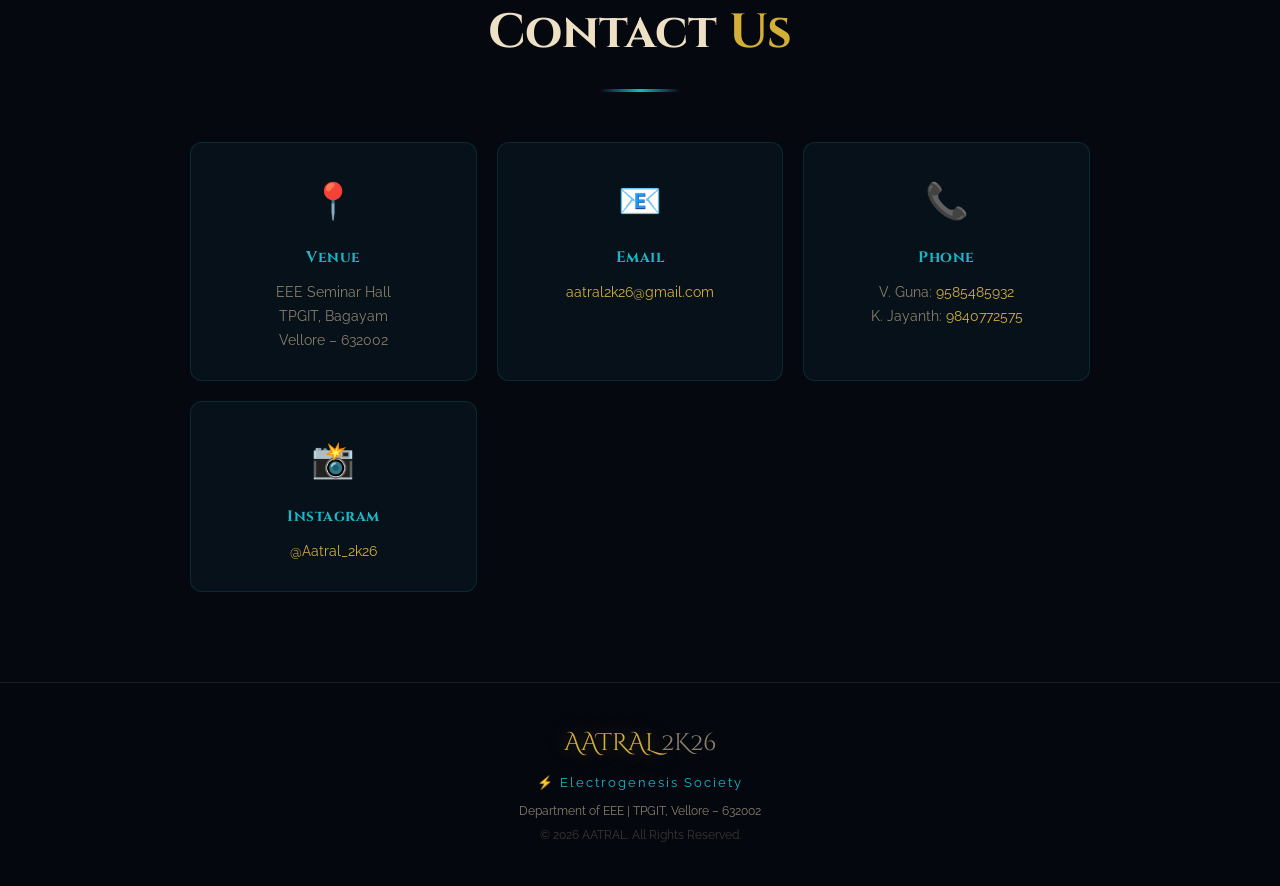
==== commit f5c53a25: "Update index.html" ====
--- a/index.html
+++ b/index.html
@@ -264,9 +264,14 @@
   <div class="shdr rv"><p class="stag">Meet the Team</p><h2 class="stitle">Our <span class="gold">Coordinators</span></h2><div class="gline teal"></div></div>
   <div class="coordgrid rv">
     <div class="coordcard">
+      <div class="coordtitle">🎓 Head of the Department</div>
+      <div class="coordlist">
+        <div><div class="coordname">Dr. B. Senthil Murugan</div><div class="coordrole">Hod, Dept. of EEE</div></div>
+      </div>
+    </div>
+    <div class="coordcard">
       <div class="coordtitle">🎓 Staff Coordinators</div>
       <div class="coordlist">
-        <div><div class="coordname">Dr. B. Senthil Murugan</div><div class="coordrole">Head of the Department, Dept. of EEE</div></div>
         <div style="border-top:1px solid rgba(255,255,255,.05);padding-top:10px"><div class="coordname">Dr. R. Sudha</div><div class="coordrole">Faculty, Dept. of EEE</div></div>
         <div style="border-top:1px solid rgba(255,255,255,.05);padding-top:10px"><div class="coordname">Prof. P. Sakthivel</div><div class="coordrole">Faculty, Dept. of EEE</div></div>
       </div>
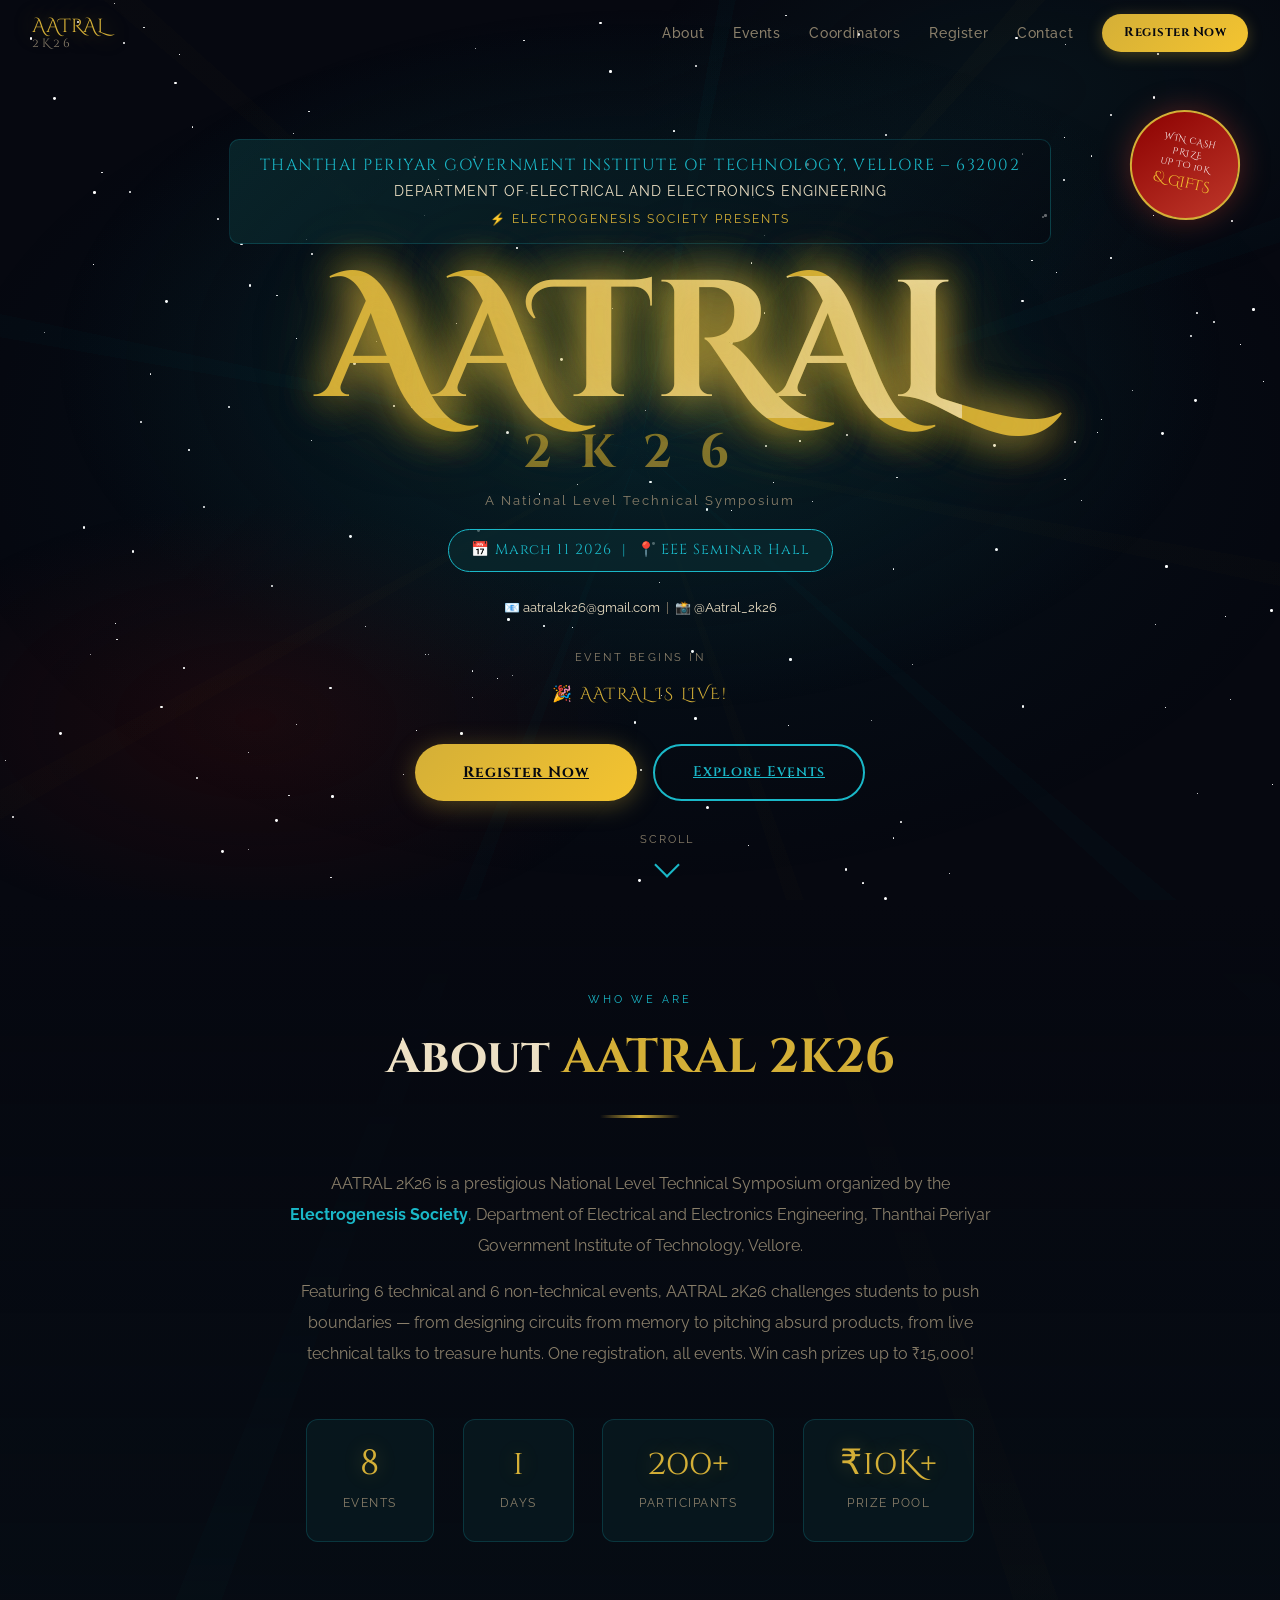
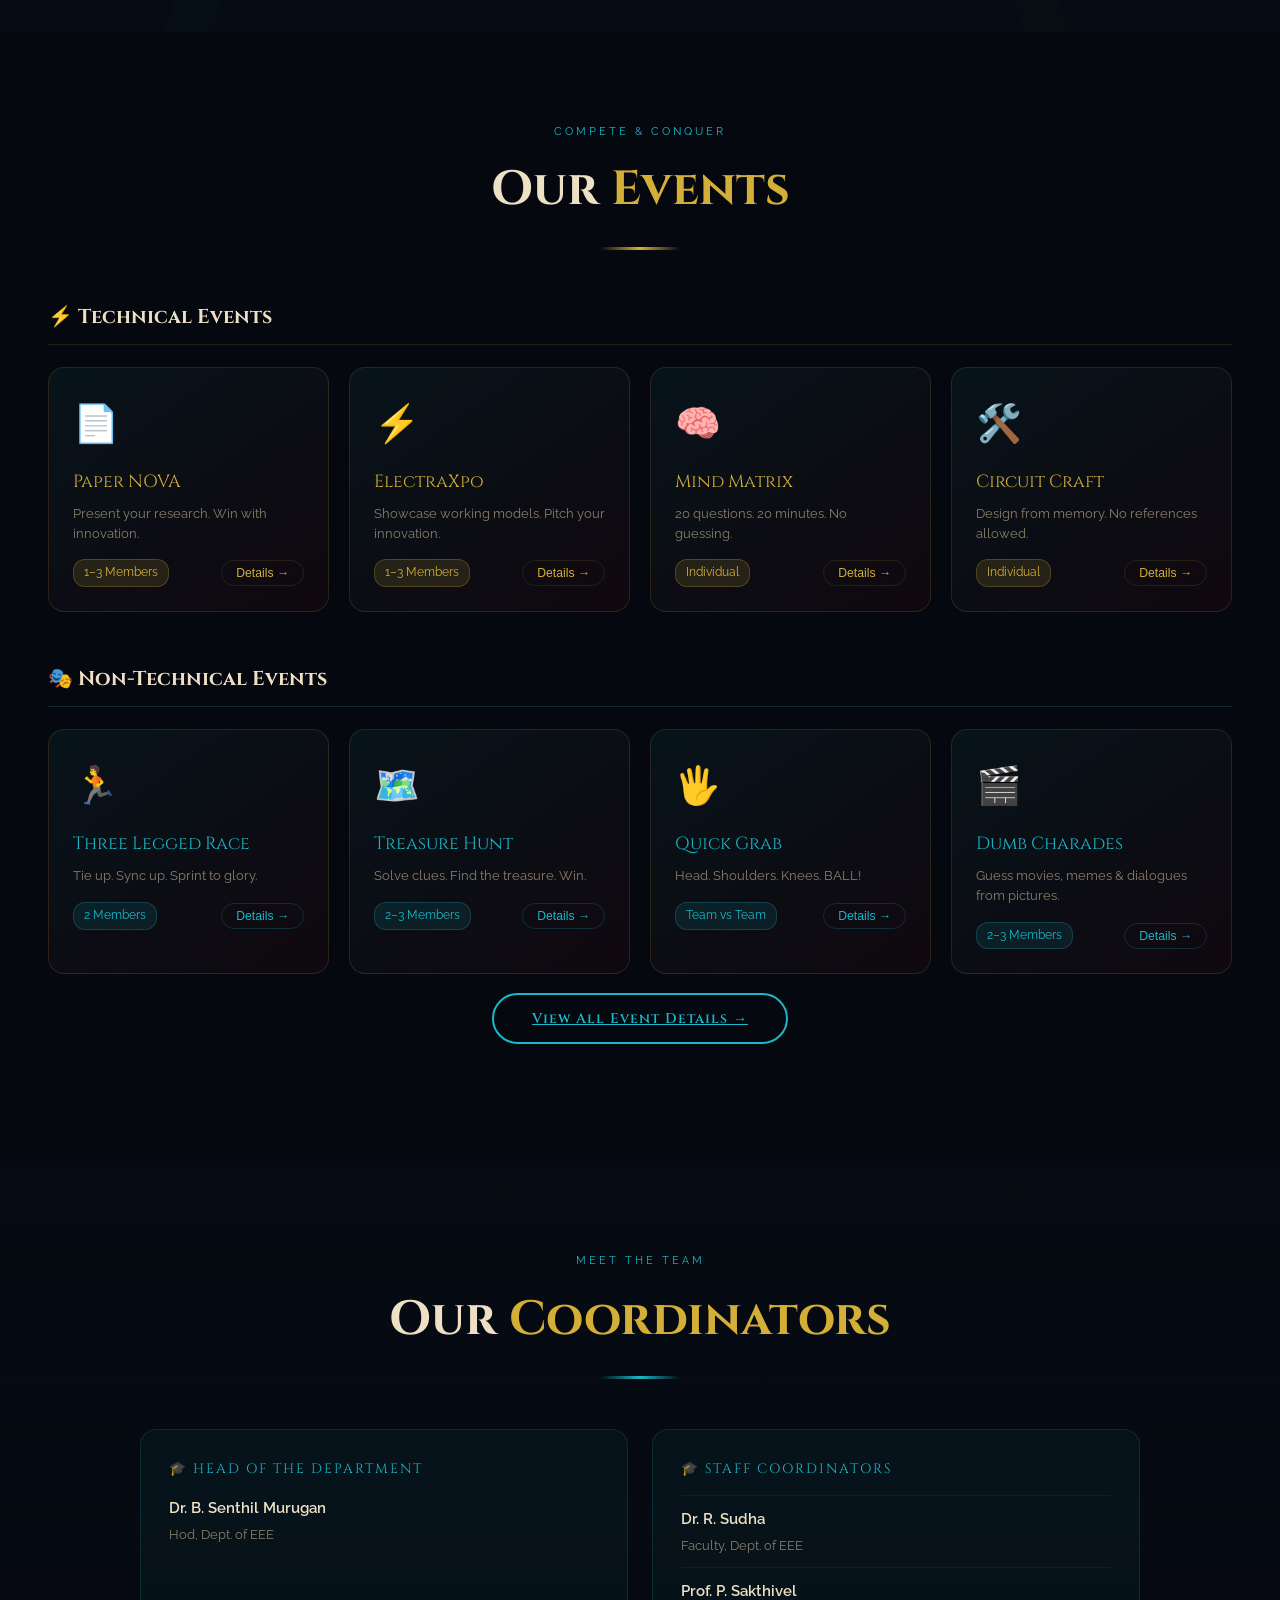
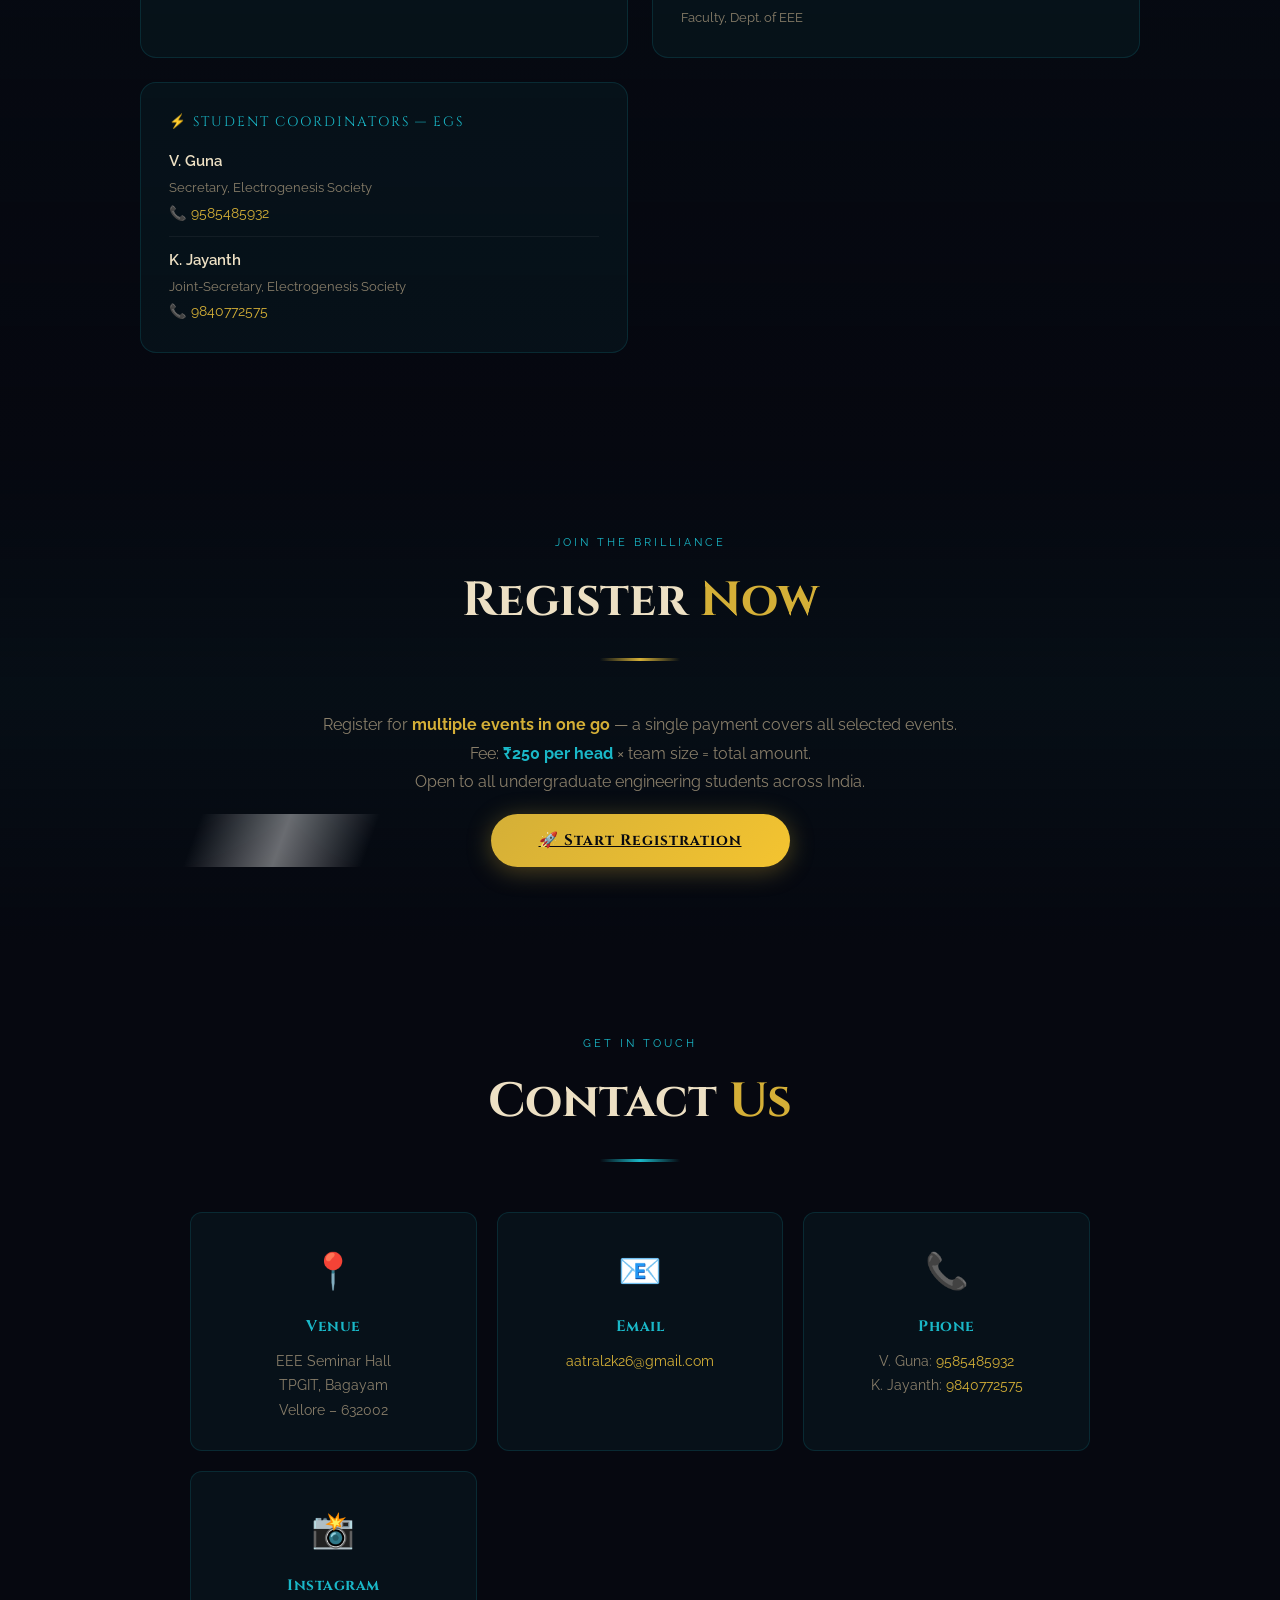
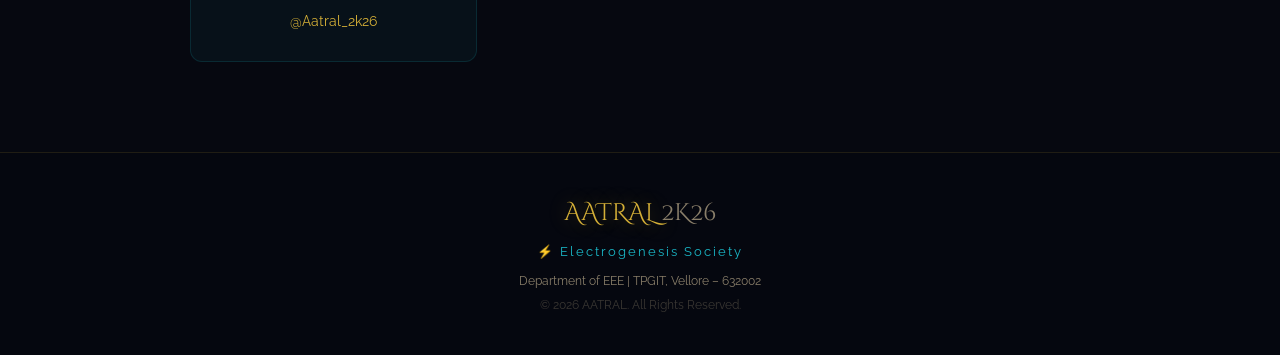
==== commit 3ace899b: "Update index.html" ====
--- a/index.html
+++ b/index.html
@@ -196,7 +196,7 @@
 <!-- HERO -->
 <section class="hero" id="home">
   <div class="prizebadge">
-    <span class="pw">WIN CASH<br>PRIZE<br>UP TO 15K</span>
+    <span class="pw">WIN CASH<br>PRIZE<br>UP TO 10K</span>
     <span class="pa">&amp; GIFTS</span>
   </div>
   <div class="hcnt">
@@ -210,7 +210,7 @@
       <span class="tyear">2K26</span>
     </h1>
     <p class="hpresents">A National Level Technical Symposium</p>
-    <div class="hdate">📅 March 17 &amp; 18, 2026 &nbsp;|&nbsp; 📍 EEE Seminar Hall</div>
+    <div class="hdate">📅 March 11 2026 &nbsp;|&nbsp; 📍 EEE Seminar Hall</div>
     <p class="hloc">📧 <span>aatral2k26@gmail.com</span> &nbsp;|&nbsp; 📸 <span>@Aatral_2k26</span></p>
     <div class="cdwrap">
       <div class="cdlabel">Event Begins In</div>
@@ -240,10 +240,10 @@
     <p>Featuring 6 technical and 6 non-technical events, AATRAL 2K26 challenges students to push boundaries — from designing circuits from memory to pitching absurd products, from live technical talks to treasure hunts. One registration, all events. Win cash prizes up to ₹15,000!</p>
   </div>
   <div class="astats">
-    <div class="sbox rv"><span class="snum">12</span><span class="slbl">Events</span></div>
-    <div class="sbox rv"><span class="snum">2</span><span class="slbl">Days</span></div>
-    <div class="sbox rv"><span class="snum">500+</span><span class="slbl">Participants</span></div>
-    <div class="sbox rv"><span class="snum">₹15K+</span><span class="slbl">Prize Pool</span></div>
+    <div class="sbox rv"><span class="snum">8</span><span class="slbl">Events</span></div>
+    <div class="sbox rv"><span class="snum">1</span><span class="slbl">Days</span></div>
+    <div class="sbox rv"><span class="snum">200+</span><span class="slbl">Participants</span></div>
+    <div class="sbox rv"><span class="snum">₹10K+</span><span class="slbl">Prize Pool</span></div>
   </div>
 </section>
 
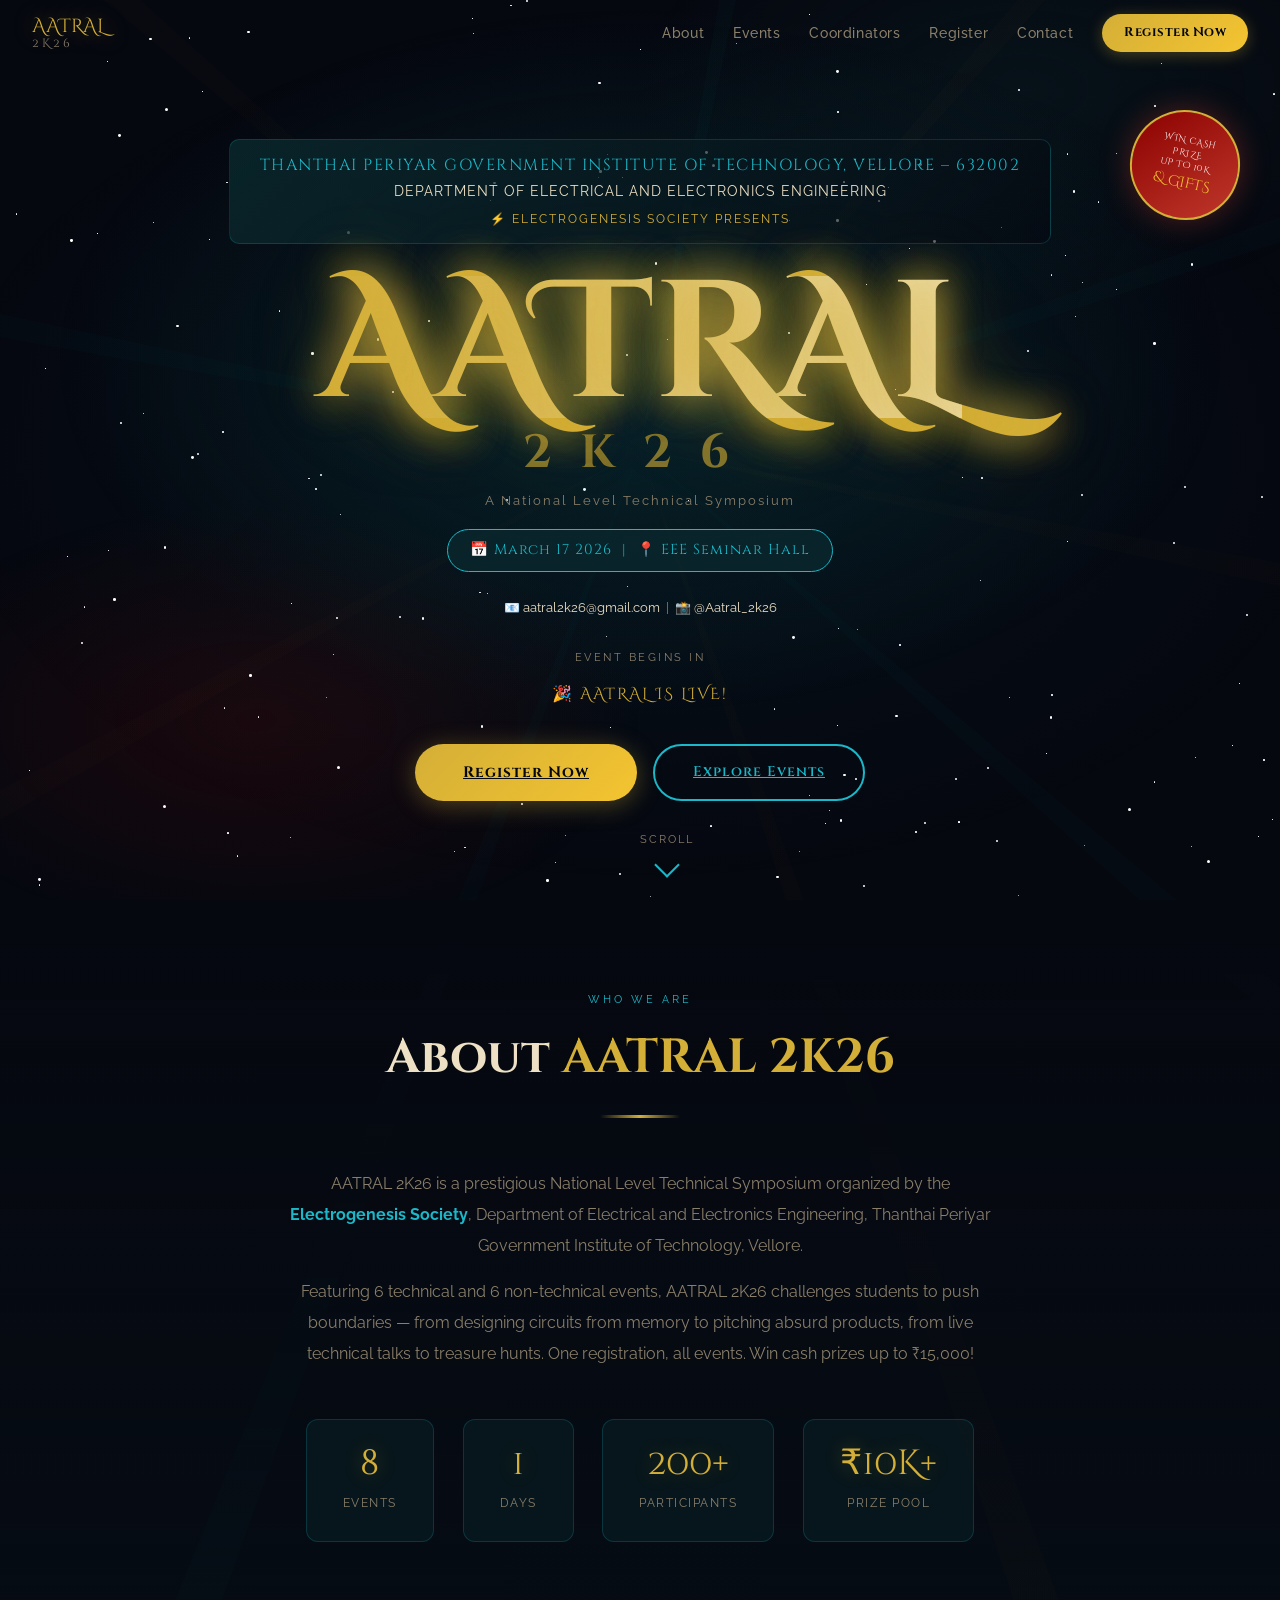
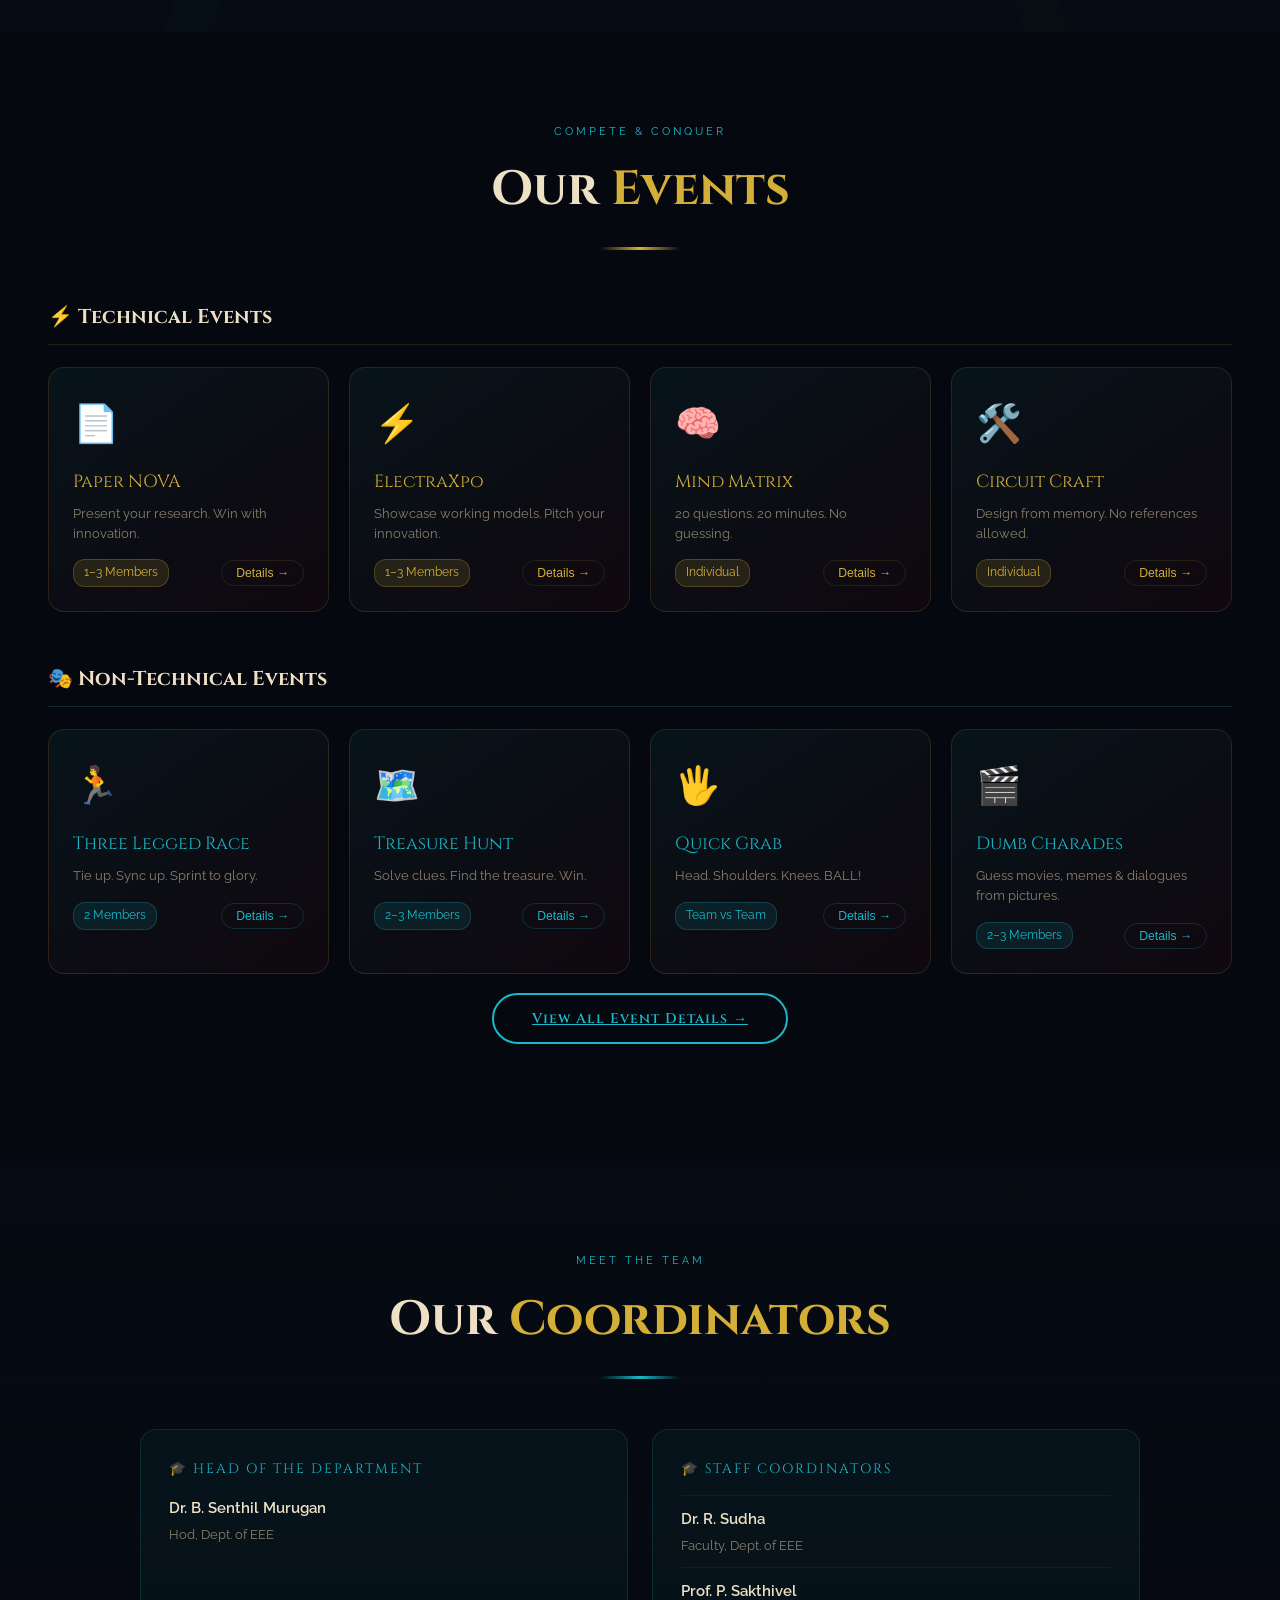
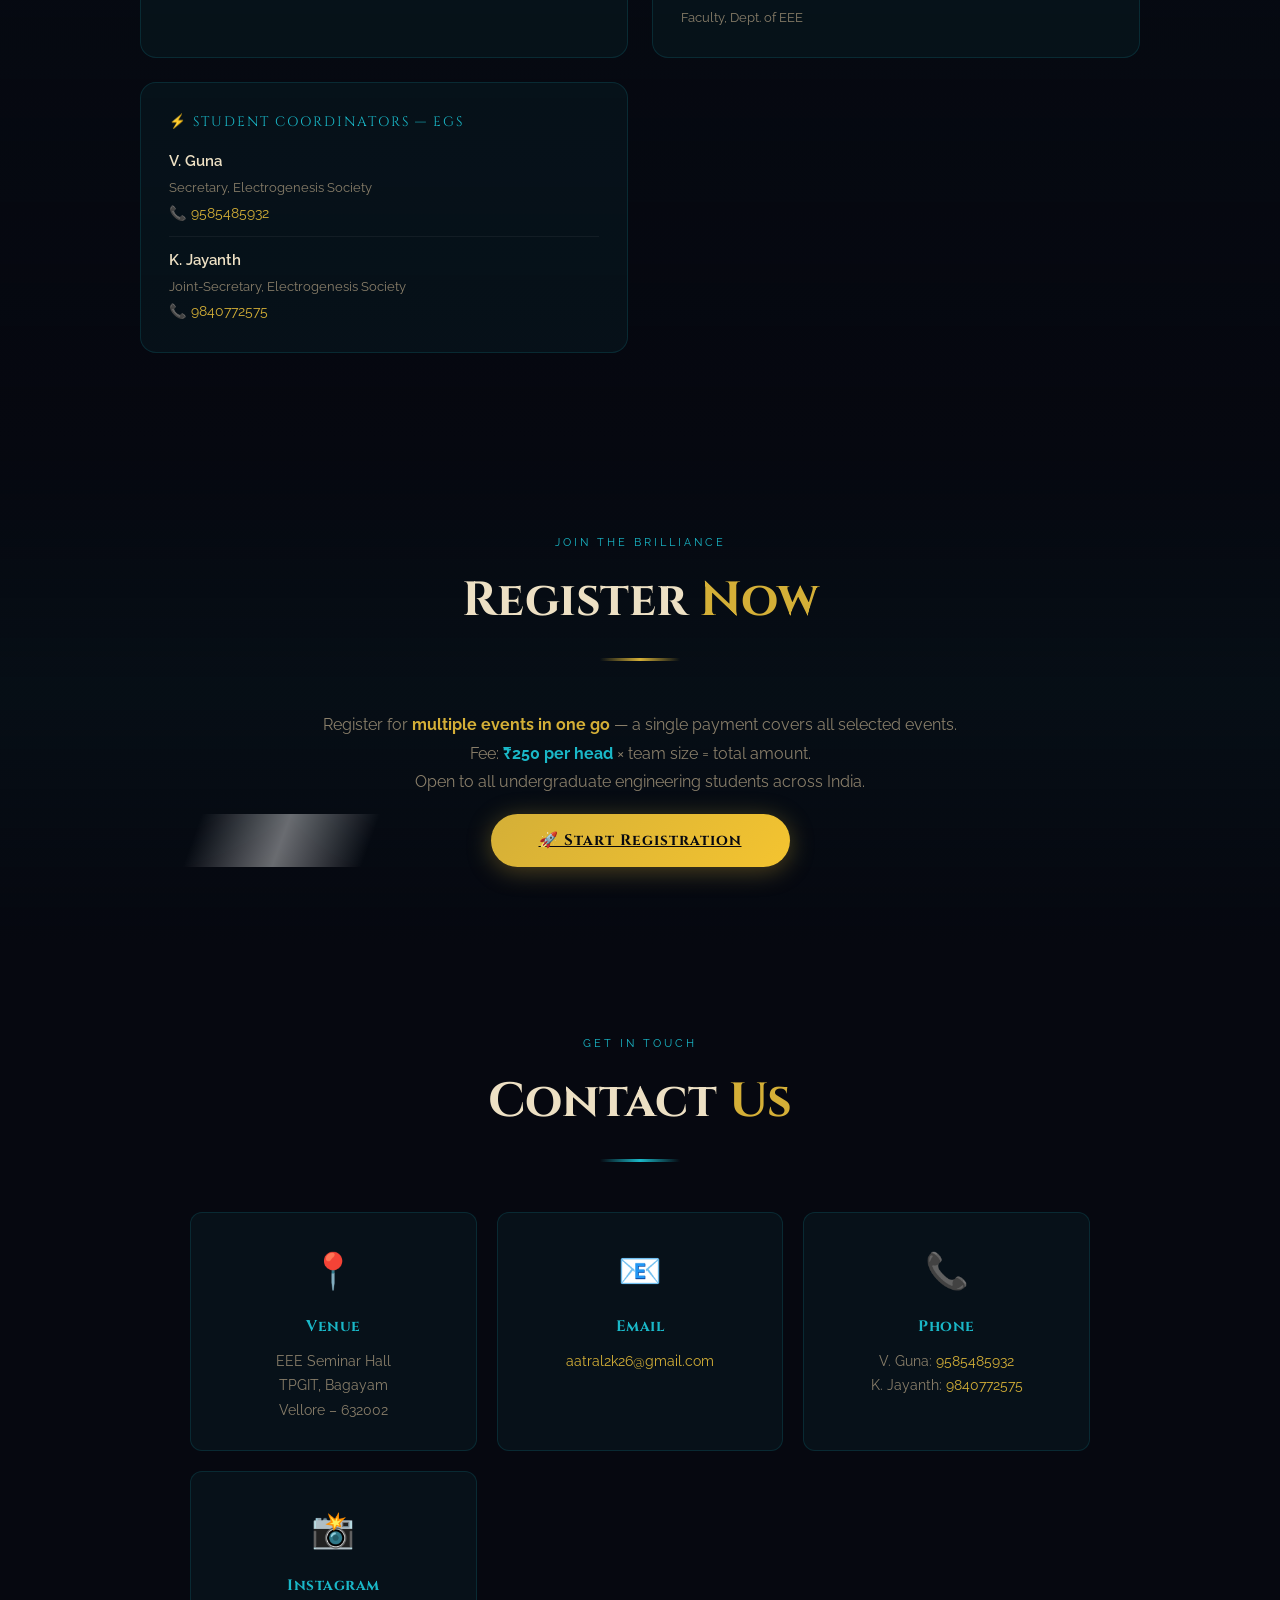
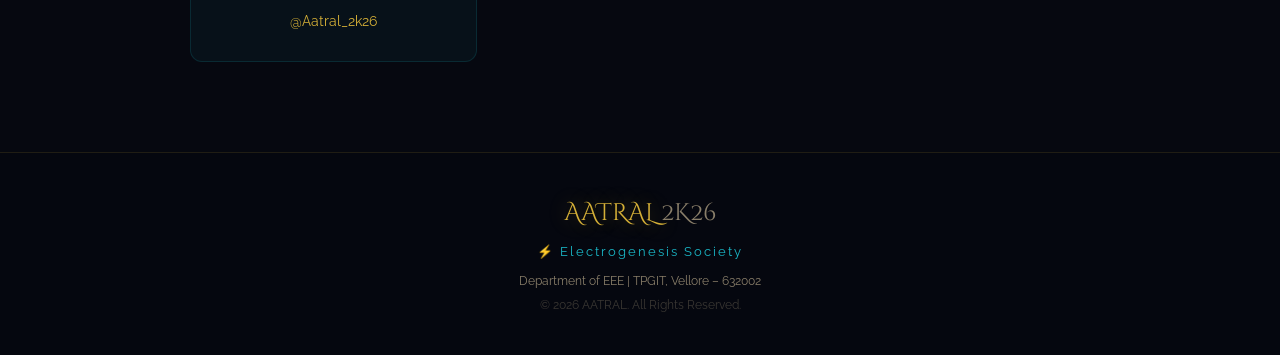
==== commit 58ef6c52: "Update index.html" ====
--- a/index.html
+++ b/index.html
@@ -4,7 +4,7 @@
 <meta charset="UTF-8"/>
 <meta name="viewport" content="width=device-width, initial-scale=1.0"/>
 <title>AATRAL 2K26 | National Level Technical Symposium | TPGIT Vellore</title>
-<meta name="description" content="AATRAL 2K26 — National Level Technical Symposium by Electrogenesis Society, TPGIT Vellore. March 17 & 18, 2026."/>
+<meta name="description" content="AATRAL 2K26 — National Level Technical Symposium by Electrogenesis Society, TPGIT Vellore. March 17 2026."/>
 <link href="https://fonts.googleapis.com/css2?family=Cinzel+Decorative:wght@400;700;900&family=Cinzel:wght@400;600;700&family=Raleway:wght@300;400;500;600;700&display=swap" rel="stylesheet"/>
 <link rel="stylesheet" href="css/style.css"/>
 <style>
@@ -210,7 +210,7 @@
       <span class="tyear">2K26</span>
     </h1>
     <p class="hpresents">A National Level Technical Symposium</p>
-    <div class="hdate">📅 March 11 2026 &nbsp;|&nbsp; 📍 EEE Seminar Hall</div>
+    <div class="hdate">📅 March 17 2026 &nbsp;|&nbsp; 📍 EEE Seminar Hall</div>
     <p class="hloc">📧 <span>aatral2k26@gmail.com</span> &nbsp;|&nbsp; 📸 <span>@Aatral_2k26</span></p>
     <div class="cdwrap">
       <div class="cdlabel">Event Begins In</div>
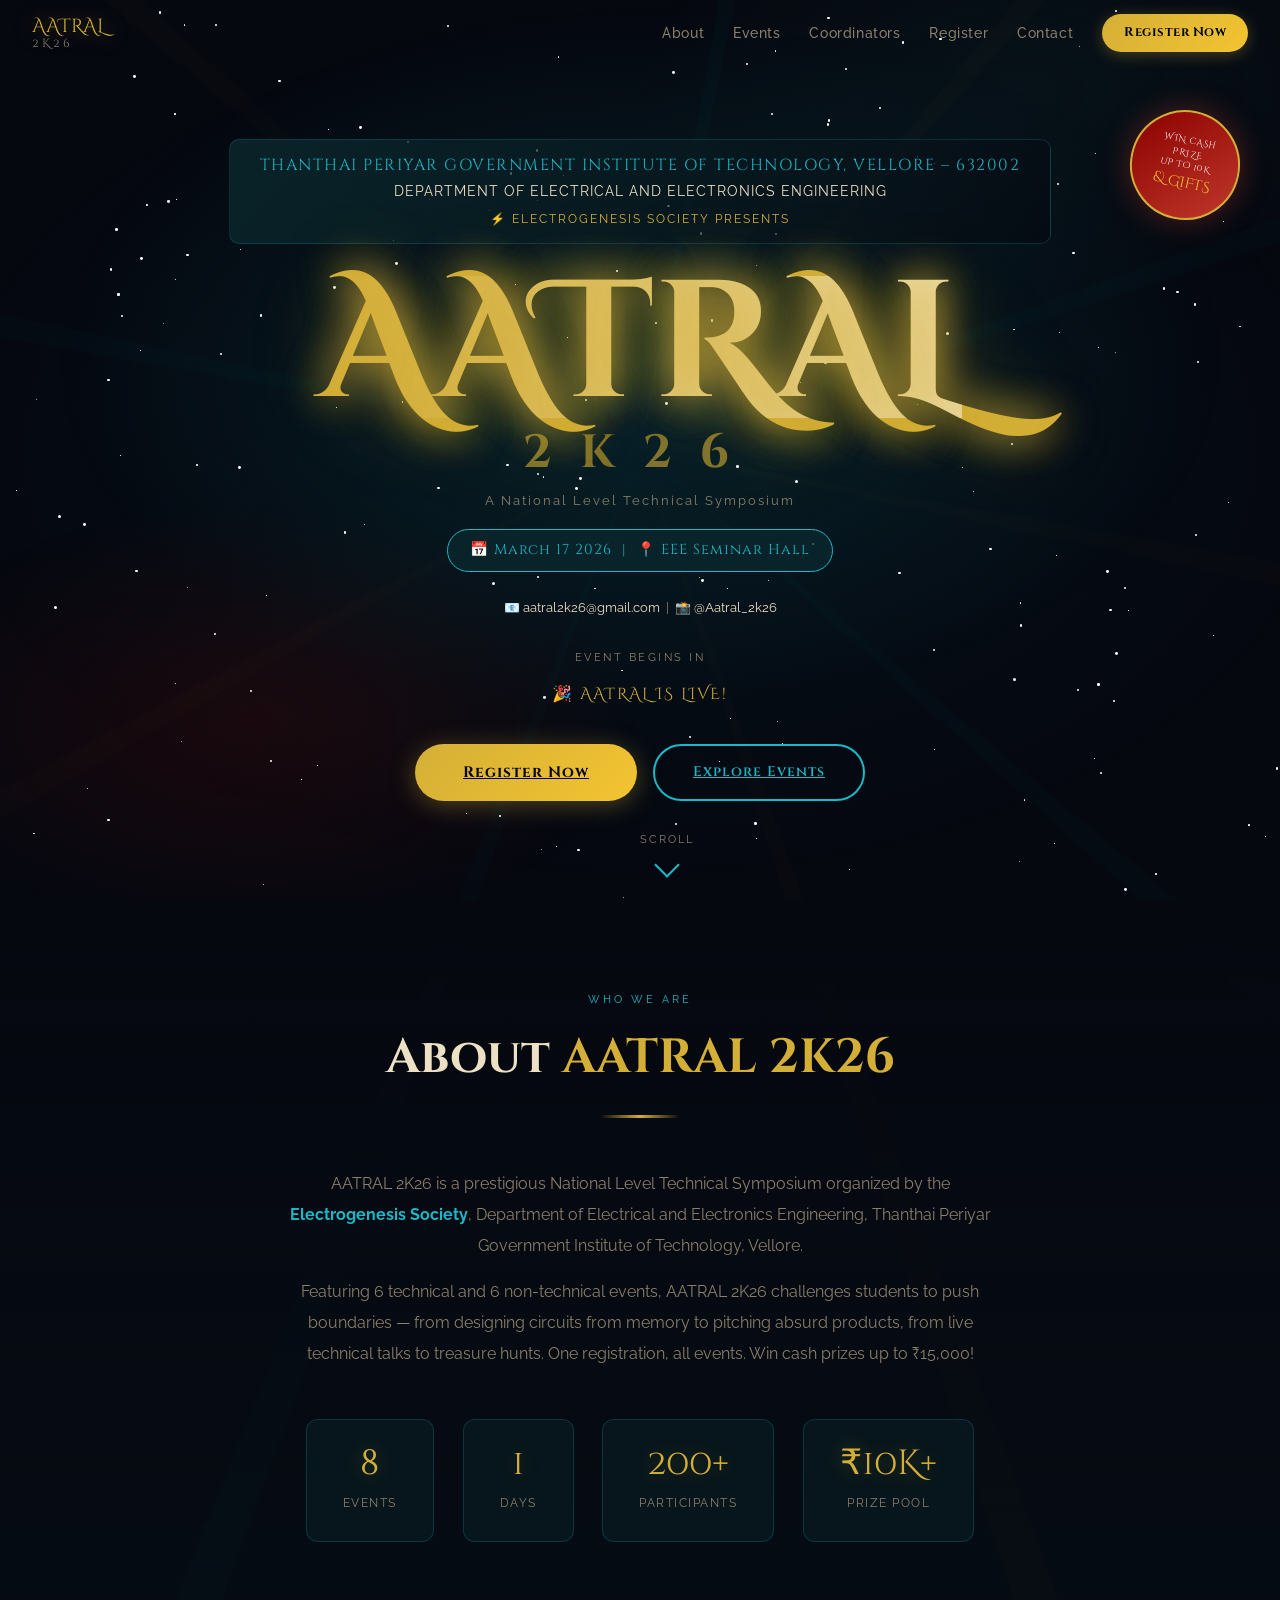
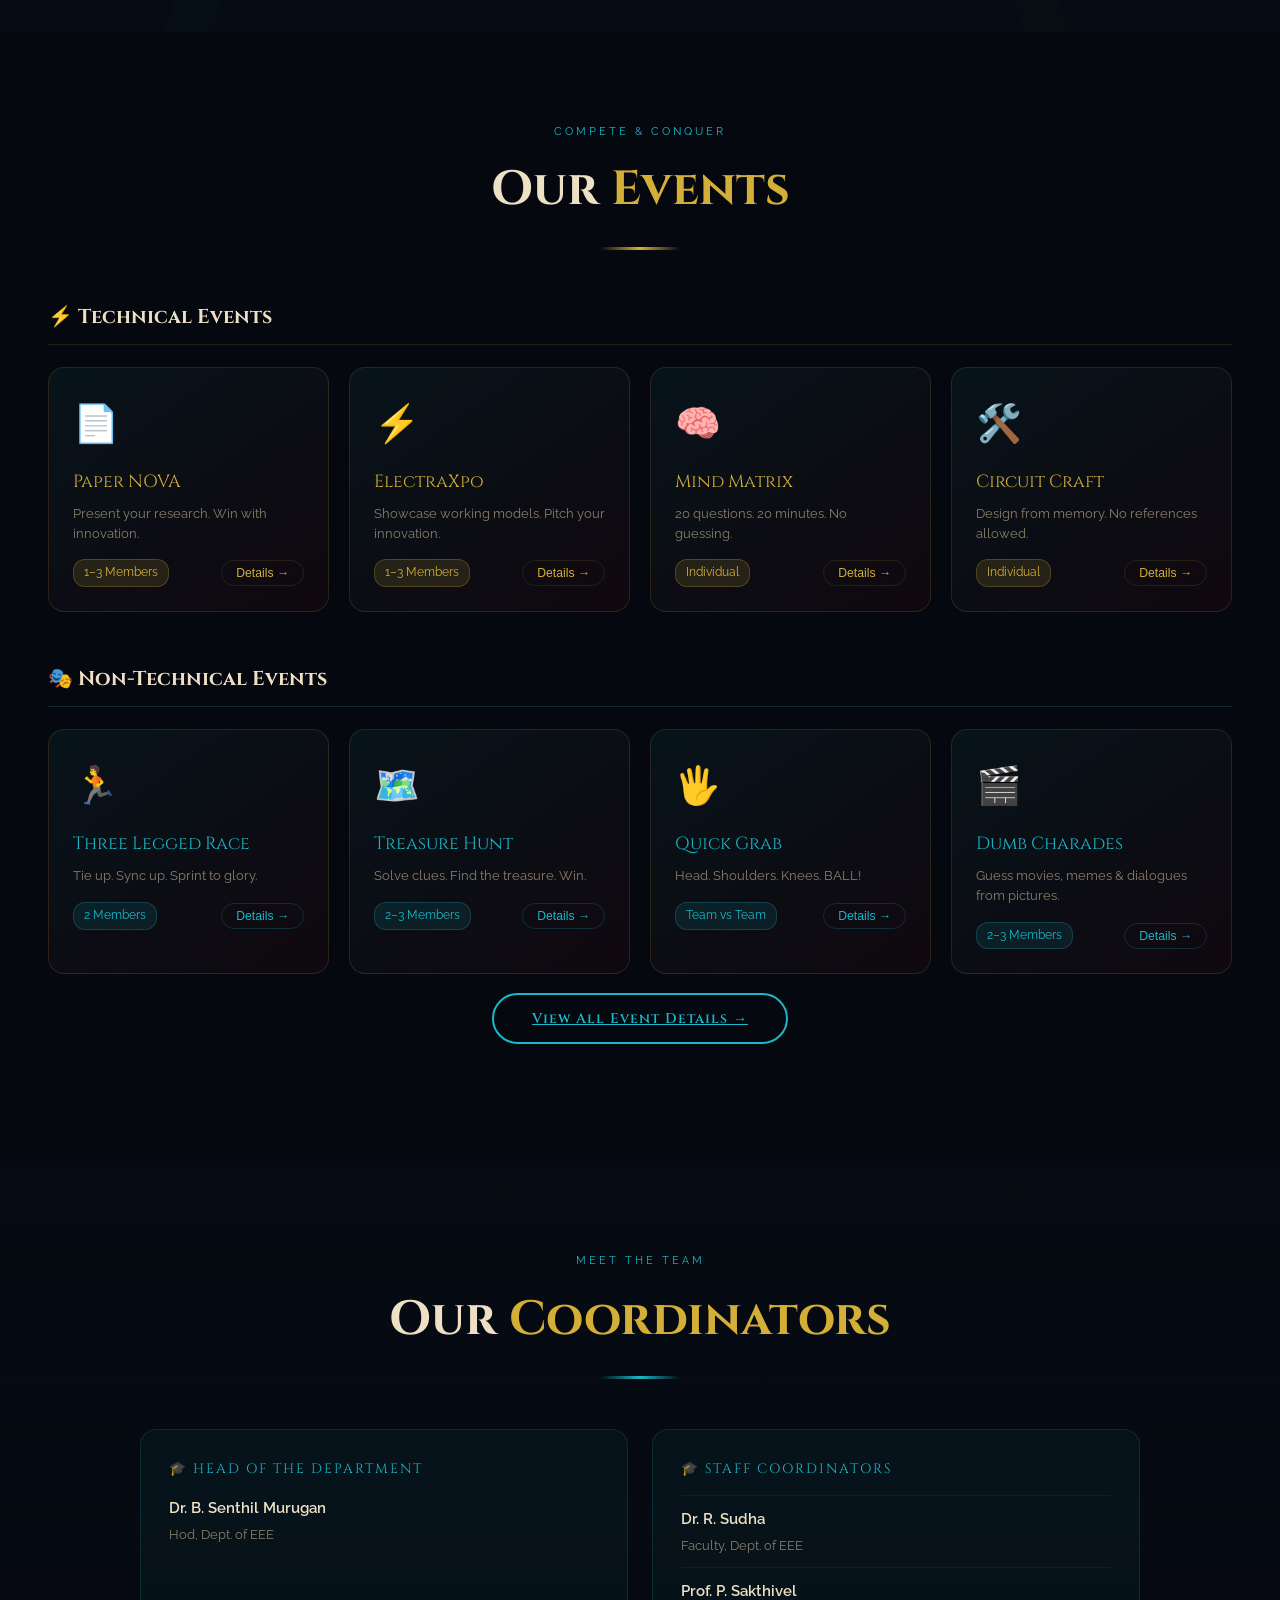
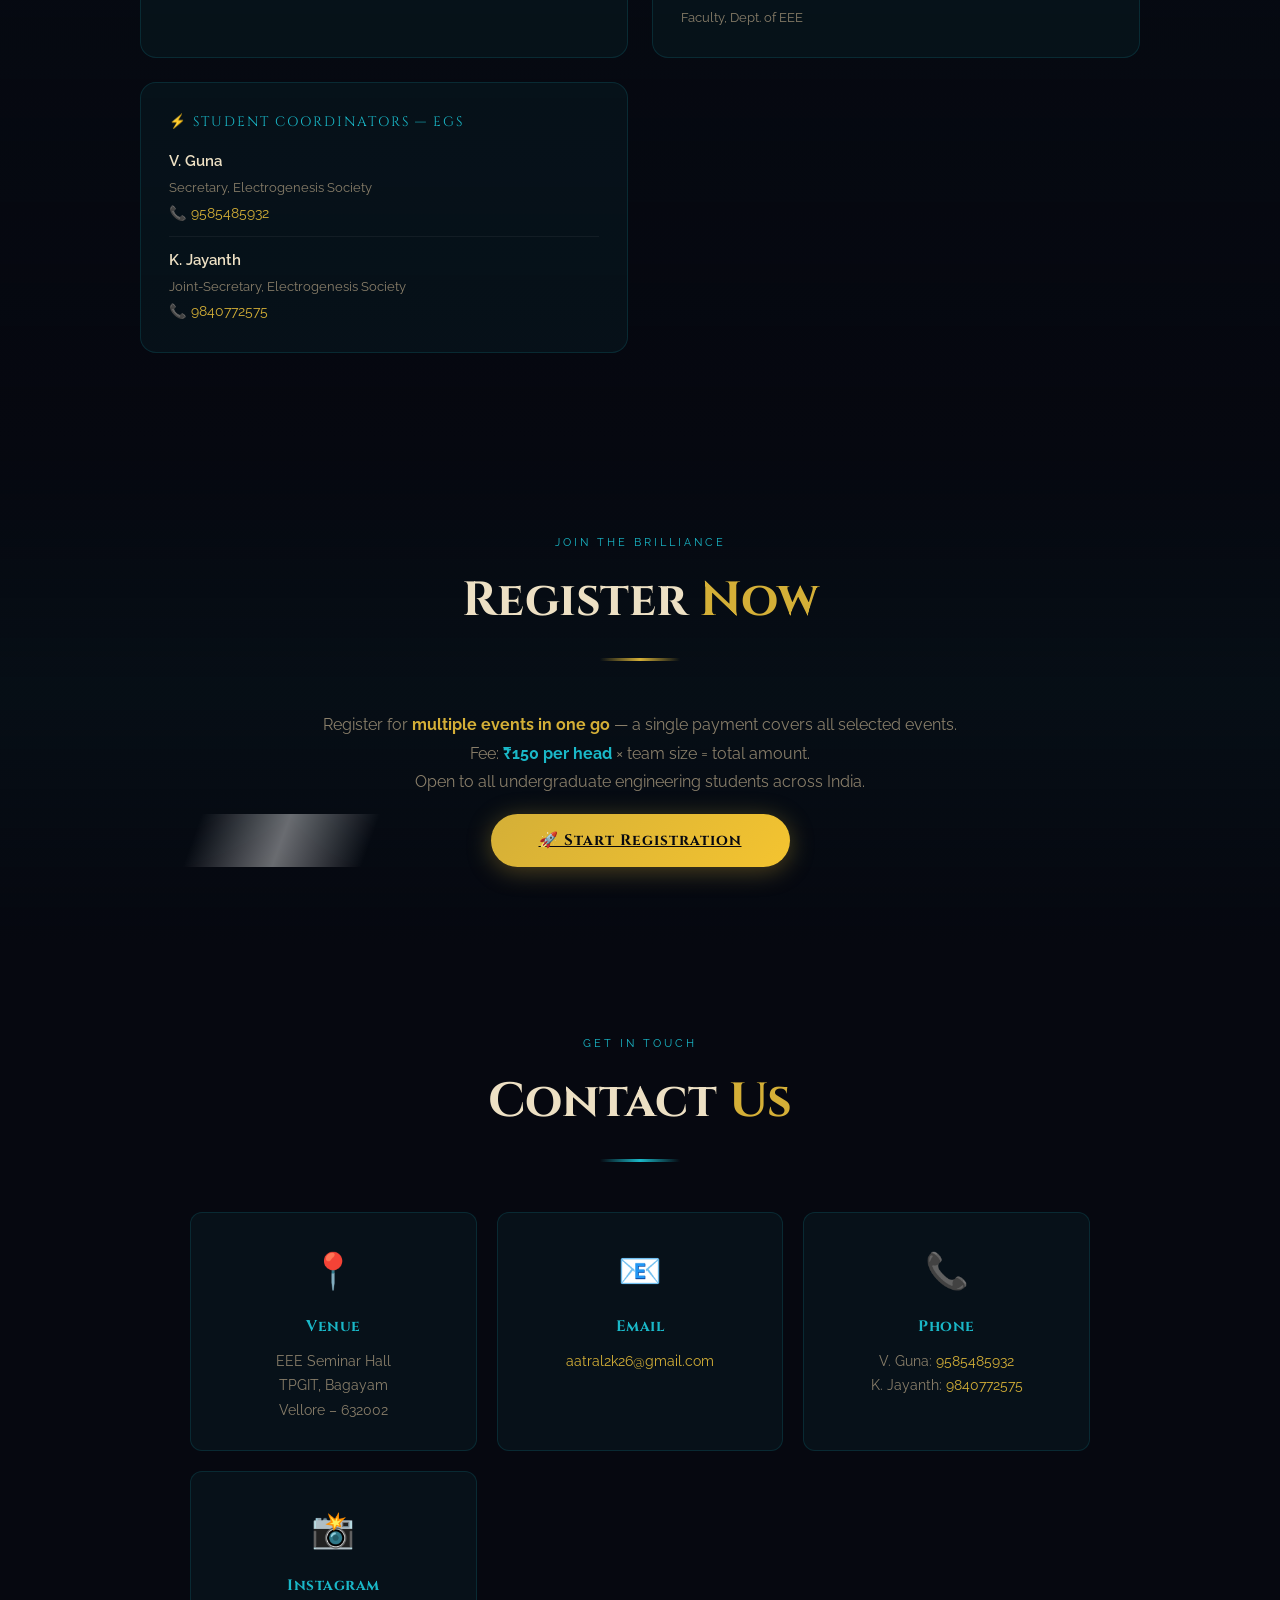
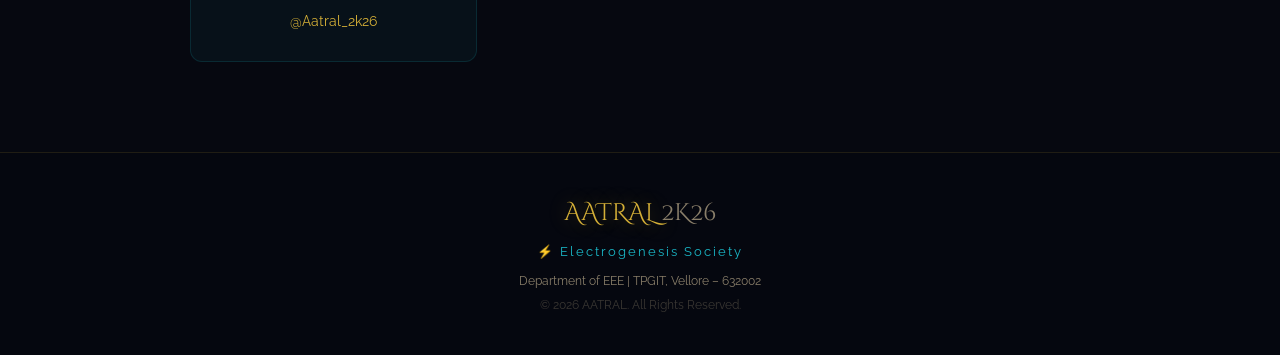
==== commit 6f946059: "Update index.html" ====
--- a/index.html
+++ b/index.html
@@ -299,7 +299,7 @@
   <div class="shdr rv"><p class="stag">Join the Brilliance</p><h2 class="stitle">Register <span class="gold">Now</span></h2><div class="gline"></div></div>
   <div class="regcta rv">
     <p>Register for <strong class="gold">multiple events in one go</strong> — a single payment covers all selected events.<br>
-    Fee: <strong style="color:var(--tealhi)">₹250 per head</strong> × team size = total amount.<br>
+    Fee: <strong style="color:var(--tealhi)">₹150 per head</strong> × team size = total amount.<br>
     Open to all undergraduate engineering students across India.</p>
     <a href="pages/register.html" class="btnp lg"><span>🚀 Start Registration</span><i class="shine"></i></a>
   </div>
@@ -383,7 +383,7 @@
     <p class="emdesc">${ev.desc}</p>
     <div class="emrules"><h4>📜 Rules & Guidelines</h4><ul>${ev.rules.map(r => `<li>${r}</li>`).join('')}</ul></div>
     ${judgeHTML}
-    <div class="emmetarow"><span class="emchip">👥 ${ev.size}</span><span class="emchip">🏆 ${ev.prize}</span><span class="emchip">💳 ₹250/head</span></div>`;
+    <div class="emmetarow"><span class="emchip">👥 ${ev.size}</span><span class="emchip">🏆 ${ev.prize}</span><span class="emchip">💳 ₹150/head</span></div>`;
   document.getElementById('evtOverlay').classList.add('open');
   document.body.style.overflow = 'hidden';
 }
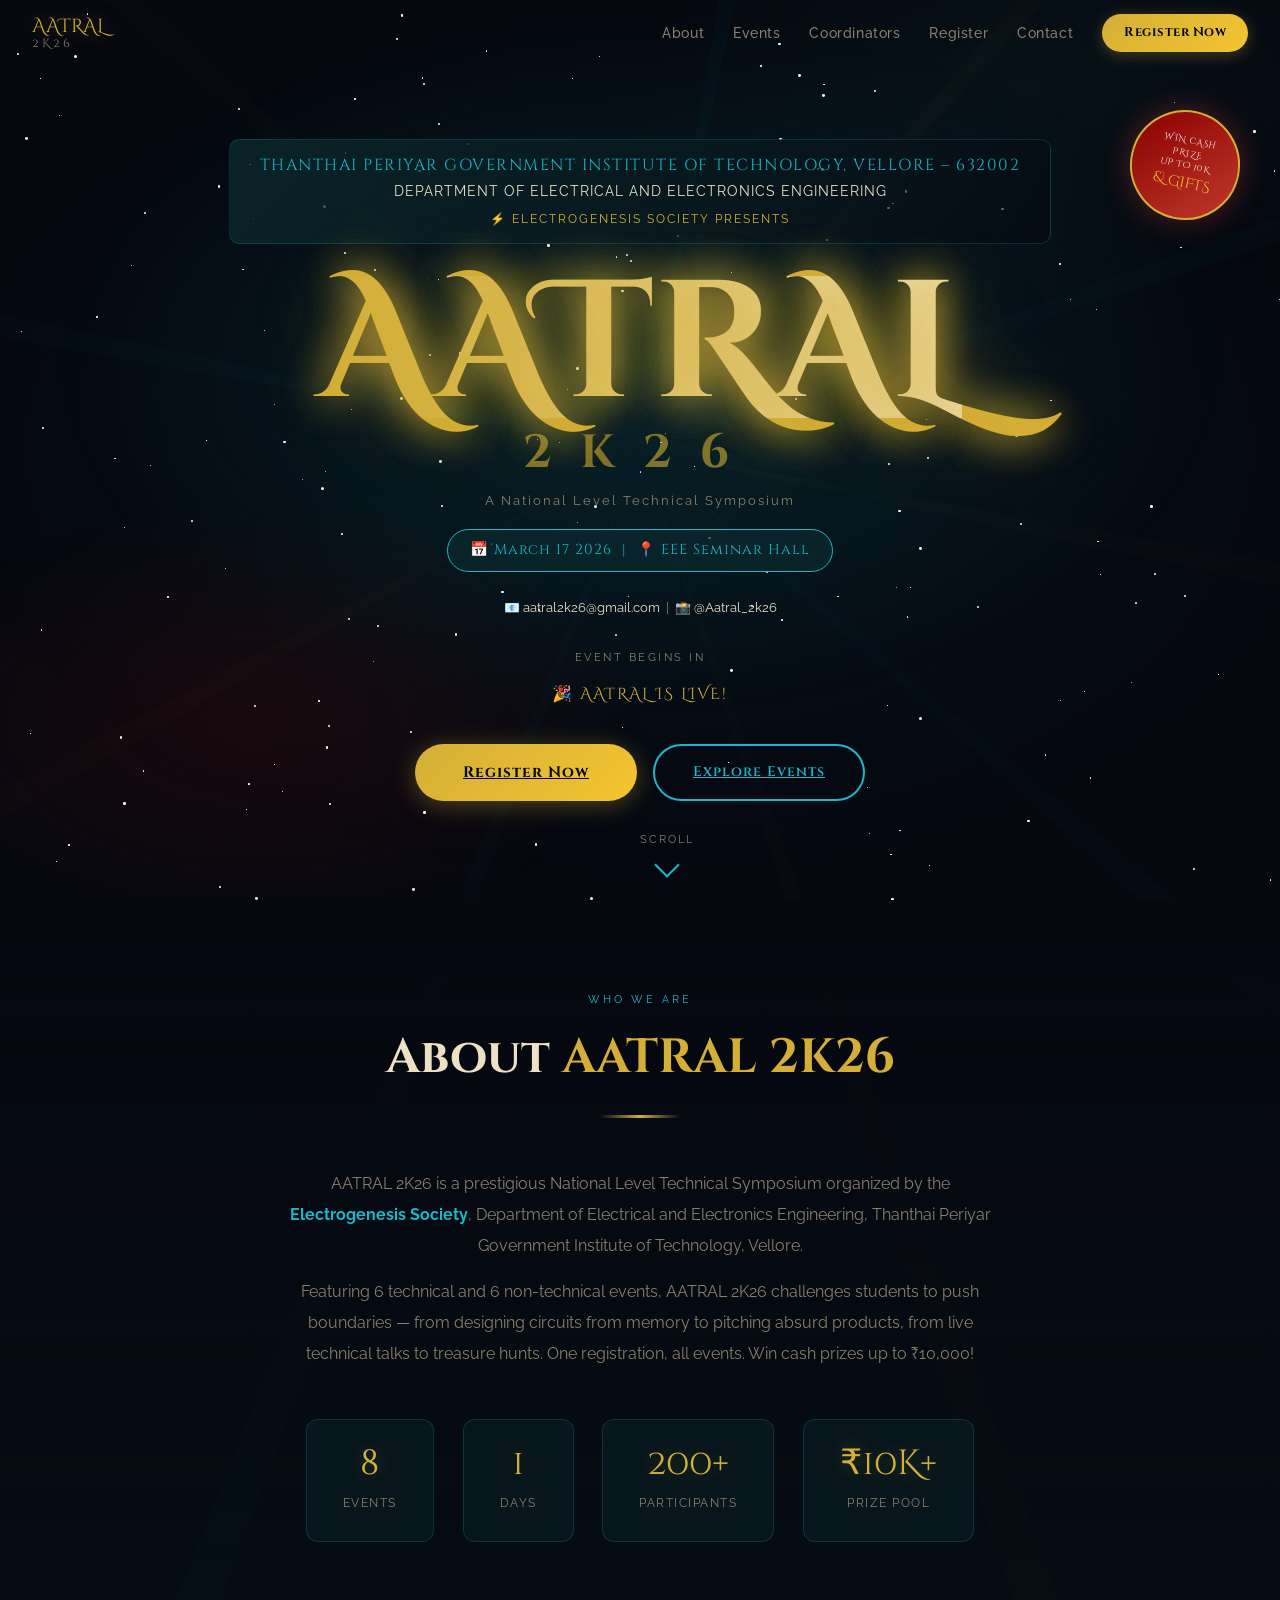
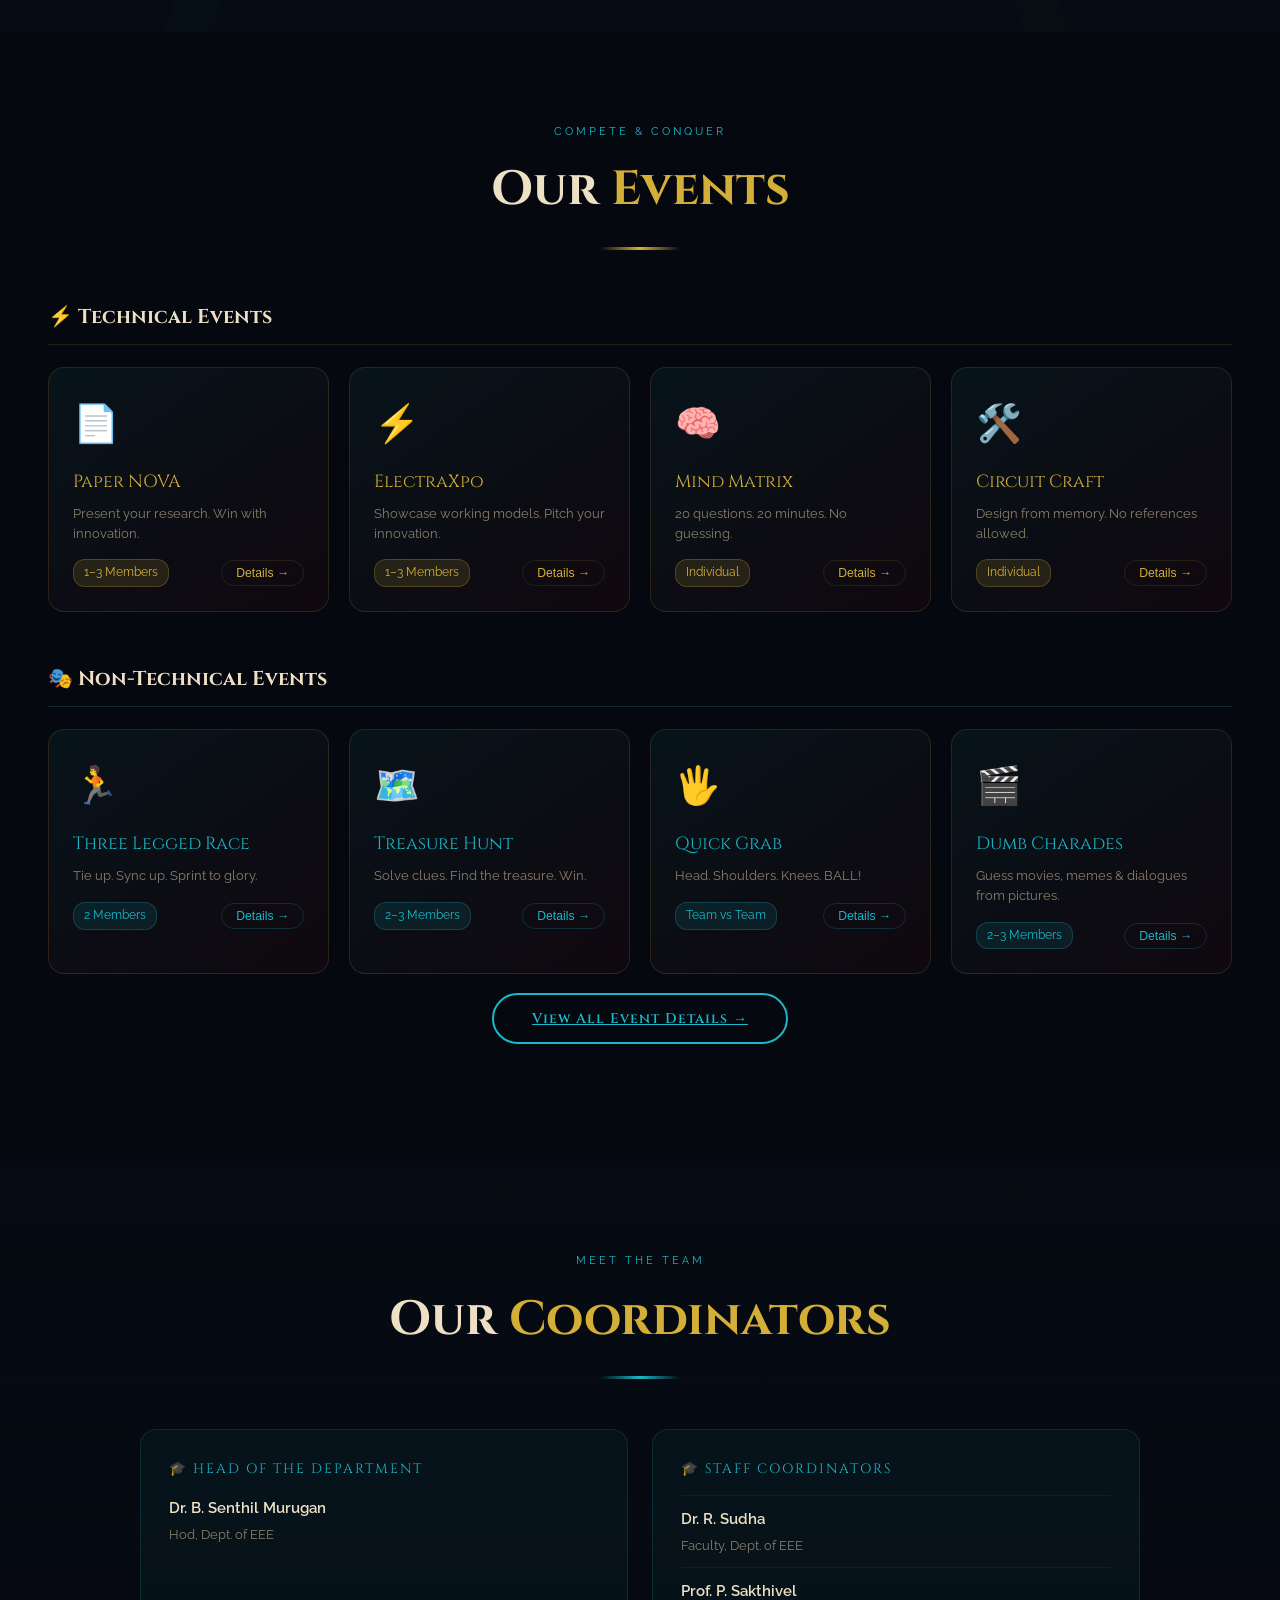
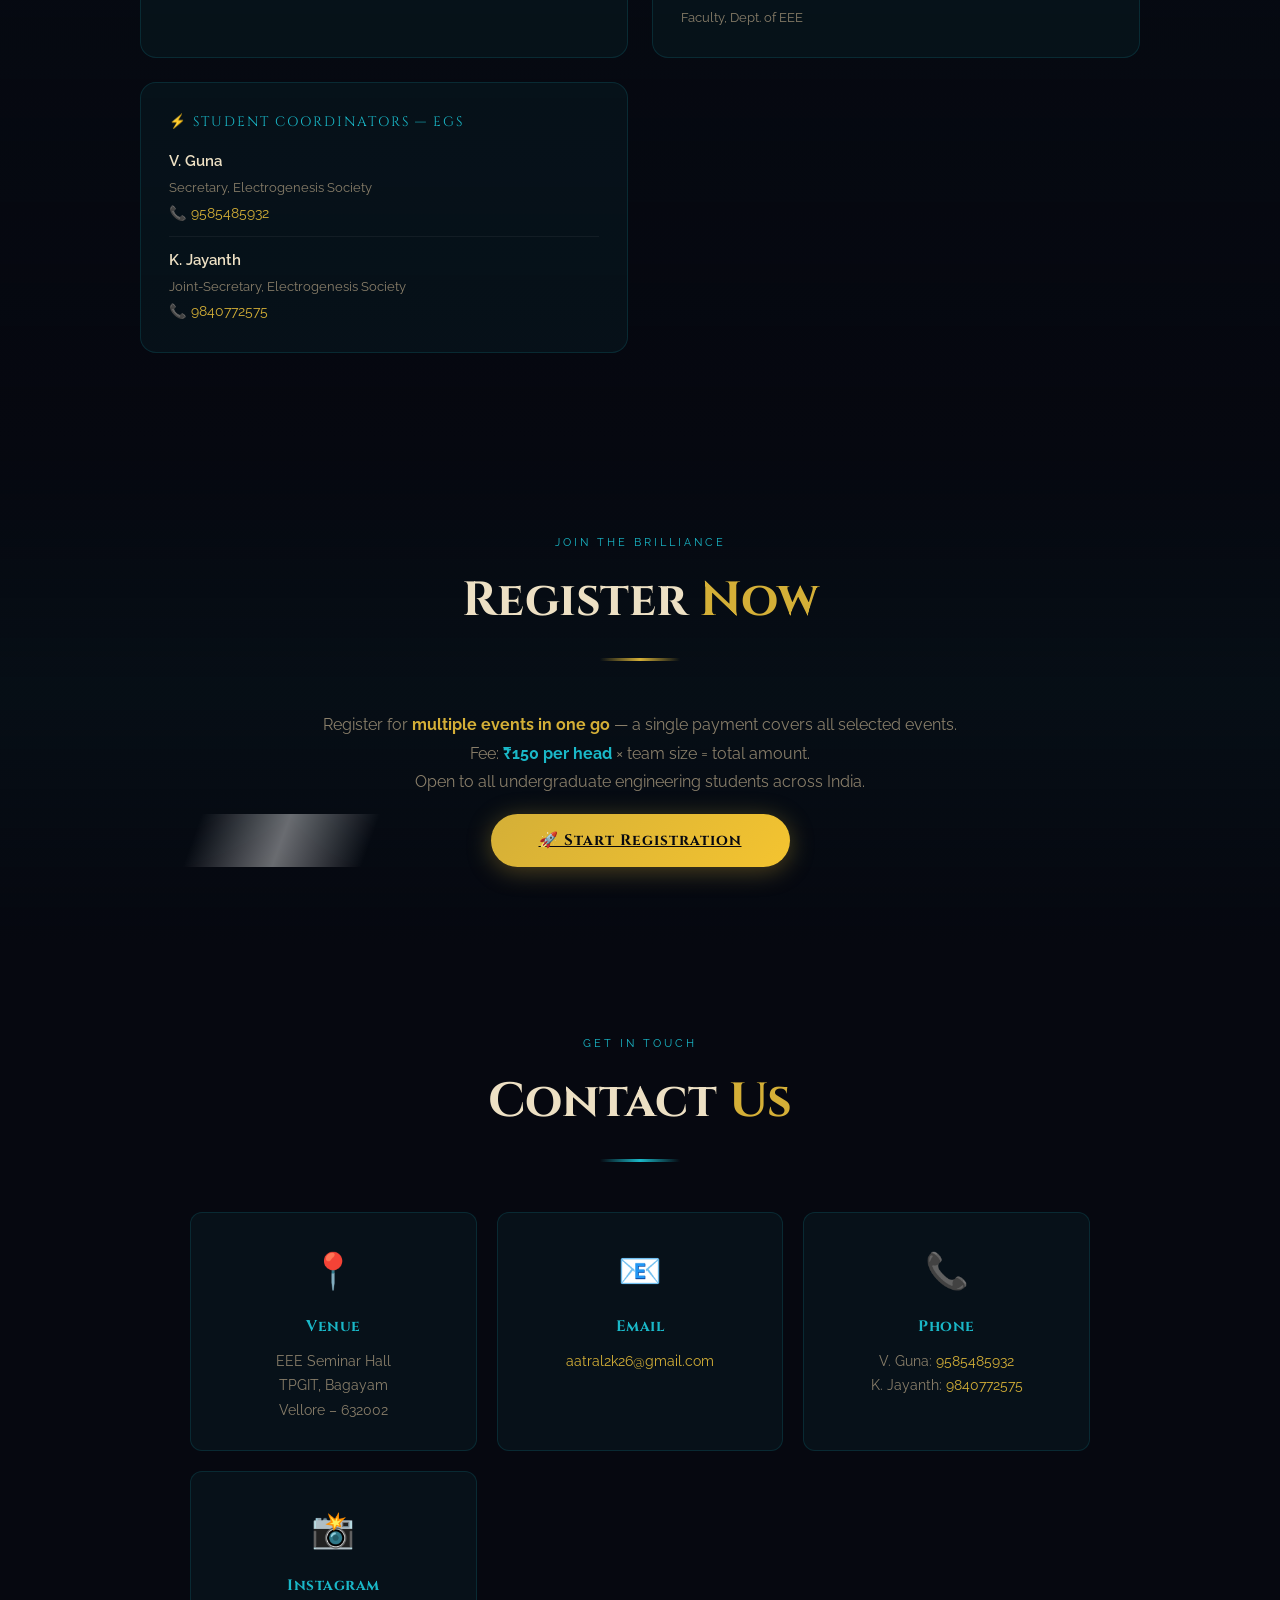
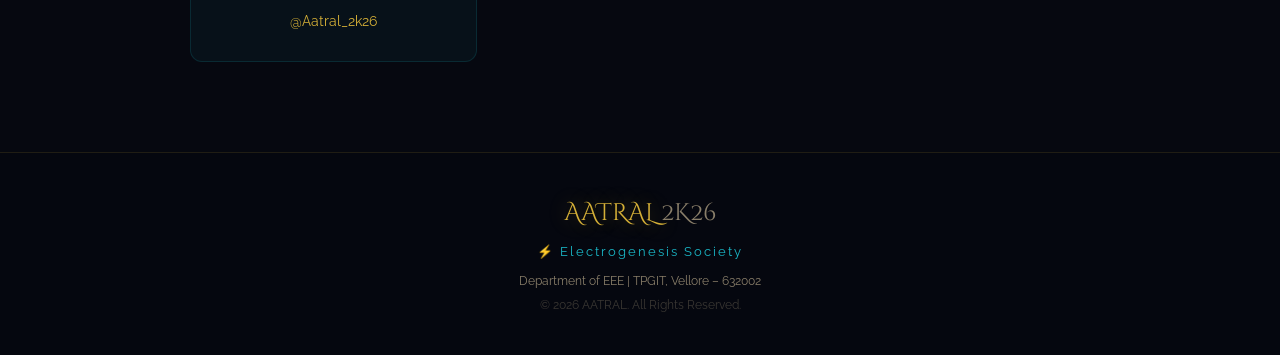
==== commit 1b0be9c0: "Update index.html" ====
--- a/index.html
+++ b/index.html
@@ -237,7 +237,7 @@
   <div class="shdr rv"><p class="stag">Who We Are</p><h2 class="stitle">About <span class="gold">AATRAL 2K26</span></h2><div class="gline"></div></div>
   <div class="atext rv">
     <p>AATRAL 2K26 is a prestigious National Level Technical Symposium organized by the <strong style="color:var(--tealhi)">Electrogenesis Society</strong>, Department of Electrical and Electronics Engineering, Thanthai Periyar Government Institute of Technology, Vellore.</p>
-    <p>Featuring 6 technical and 6 non-technical events, AATRAL 2K26 challenges students to push boundaries — from designing circuits from memory to pitching absurd products, from live technical talks to treasure hunts. One registration, all events. Win cash prizes up to ₹15,000!</p>
+    <p>Featuring 6 technical and 6 non-technical events, AATRAL 2K26 challenges students to push boundaries — from designing circuits from memory to pitching absurd products, from live technical talks to treasure hunts. One registration, all events. Win cash prizes up to ₹10,000!</p>
   </div>
   <div class="astats">
     <div class="sbox rv"><span class="snum">8</span><span class="slbl">Events</span></div>
